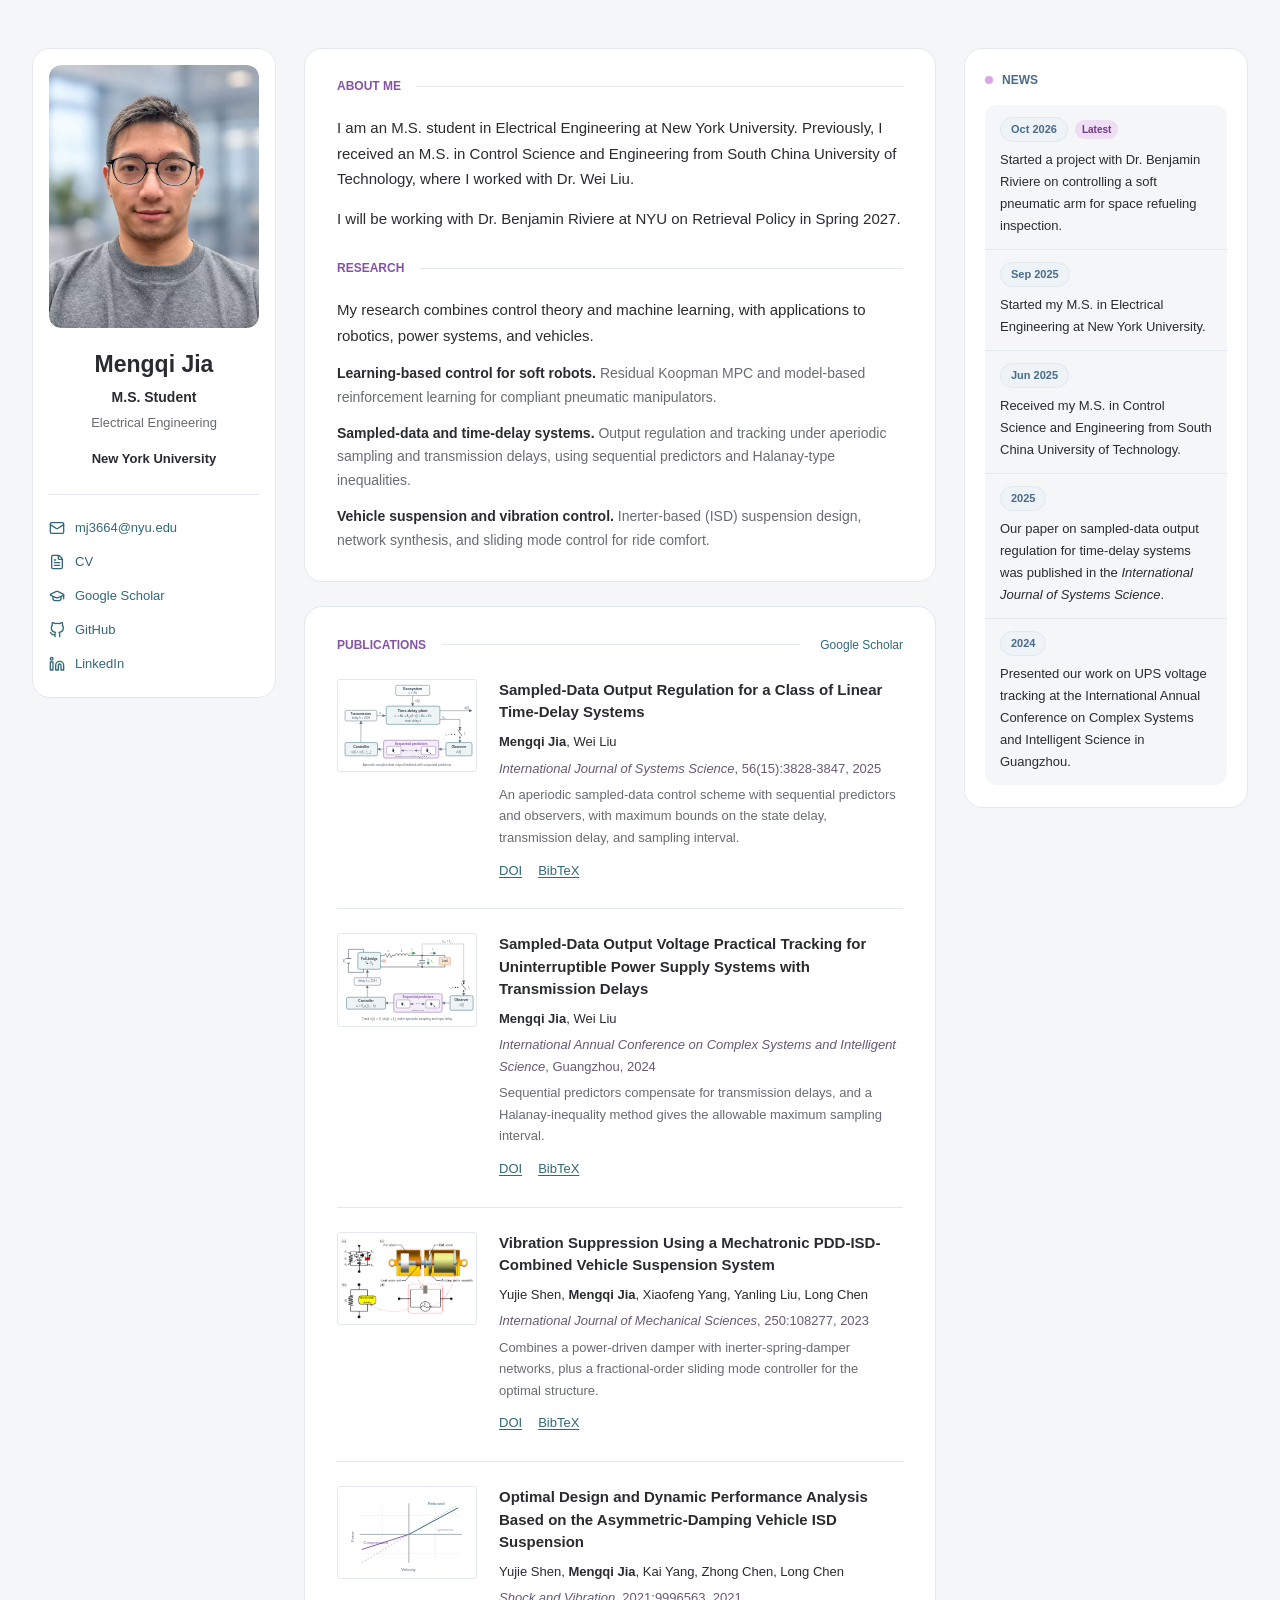
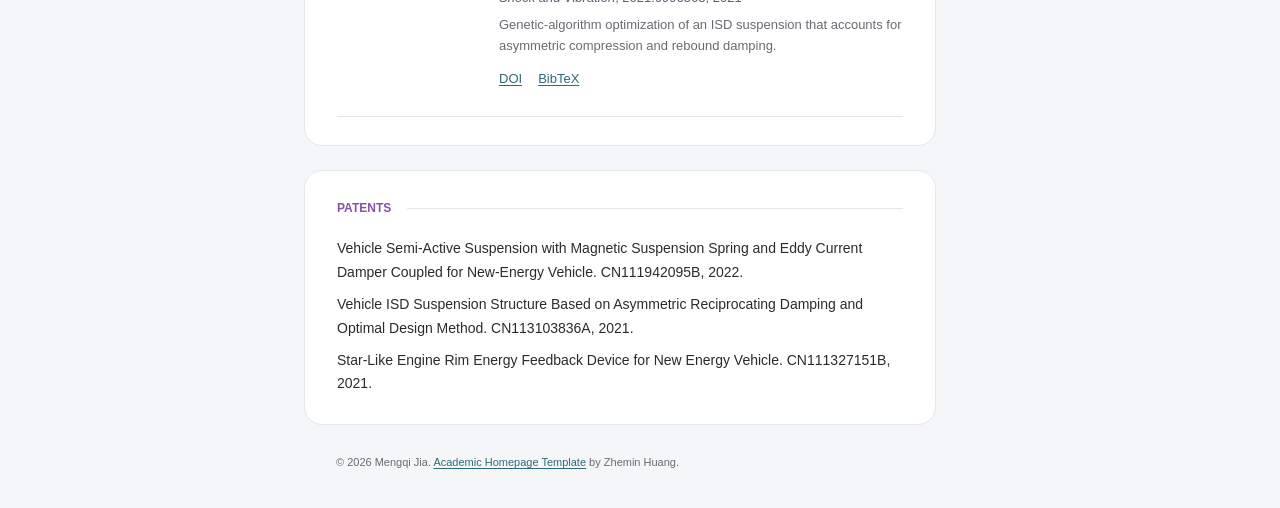
==== index.html @ 283b73d4 "Use Fig. 8 from the IJMS 2023 paper and complete its author list Co-Authored-By: Claude Opus 5.5 <no" ====
<!doctype html>
<html lang="en">
  <head>
    <meta charset="utf-8">
    <meta name="viewport" content="width=device-width, initial-scale=1">
    <title>Mengqi Jia | Control and Robotics</title>
    <meta name="description" content="Mengqi Jia, M.S. student in Electrical Engineering at New York University, working on sampled-data control, time-delay systems, and learning-based control for robotics.">
    <link rel="icon" href="assets/images/avatar.svg" type="image/svg+xml">
    <link rel="stylesheet" href="styles.css?v=1">
    <meta property="og:type" content="profile">
    <meta property="og:title" content="Mengqi Jia">
    <meta property="og:description" content="Control theory, time-delay systems, and learning-based control for robotics at New York University.">
  </head>
  <body class="home-page">
    <a class="skip-link" href="#about">Skip to content</a>
    <main class="home-layout">
      <header class="profile" aria-labelledby="page-title">
        <div class="profile-inner">
          <figure class="portrait">
            <img src="assets/images/portrait.jpg" alt="Portrait of Mengqi Jia" width="640" height="800" fetchpriority="high">
          </figure>
          <div class="profile-identity">
            <h1 id="page-title">Mengqi Jia</h1>
            <p class="profile-role">M.S. Student</p>
            <p class="profile-department">Electrical Engineering</p>
            <p class="profile-university">New York University</p>
          </div>
          <nav class="profile-links" aria-label="Academic profiles">
            <a href="mailto:mj3664@nyu.edu">
              <svg class="profile-icon" width="16" height="16" viewBox="0 0 24 24" aria-hidden="true"><use href="assets/icons/profiles.svg#mail"></use></svg>
              <span>mj3664@nyu.edu</span>
            </a>
            <a href="cv/index.html">
              <svg class="profile-icon" width="16" height="16" viewBox="0 0 24 24" aria-hidden="true"><use href="assets/icons/profiles.svg#file-text"></use></svg>
              <span>CV</span>
            </a>
            <a href="https://scholar.google.com/citations?user=0IQZy6cAAAAJ&amp;hl=en">
              <svg class="profile-icon" width="16" height="16" viewBox="0 0 24 24" aria-hidden="true"><use href="assets/icons/profiles.svg#graduation-cap"></use></svg>
              <span>Google Scholar</span>
            </a>
            <a href="https://github.com/mj3664-web">
              <svg class="profile-icon" width="16" height="16" viewBox="0 0 24 24" aria-hidden="true"><use href="assets/icons/profiles.svg#github"></use></svg>
              <span>GitHub</span>
            </a>
            <a href="https://www.linkedin.com/in/mengqi-jia-b15225383/">
              <svg class="profile-icon" width="16" height="16" viewBox="0 0 24 24" aria-hidden="true"><use href="assets/icons/profiles.svg#linkedin"></use></svg>
              <span>LinkedIn</span>
            </a>
          </nav>
        </div>
      </header>

      <div class="overview">
        <section class="section" id="about" aria-labelledby="about-title" tabindex="-1">
          <h2 id="about-title">About Me</h2>
          <p>I am an M.S. student in Electrical Engineering at New York University. Previously, I received an M.S. in Control Science and Engineering from South China University of Technology, where I worked with Dr. Wei Liu.</p>
          <p>I will be working with Dr. Benjamin Riviere at NYU on Retrieval Policy in Spring 2027.</p>
        </section>
        <section class="section" id="research" aria-labelledby="research-title">
          <h2 id="research-title">Research</h2>
          <p class="section-lead">My research combines control theory and machine learning, with applications to robotics, power systems, and vehicles.</p>
          <ul class="research-list">
            <li><strong>Learning-based control for soft robots.</strong> Residual Koopman MPC and model-based reinforcement learning for compliant pneumatic manipulators.</li>
            <li><strong>Sampled-data and time-delay systems.</strong> Output regulation and tracking under aperiodic sampling and transmission delays, using sequential predictors and Halanay-type inequalities.</li>
            <li><strong>Vehicle suspension and vibration control.</strong> Inerter-based (ISD) suspension design, network synthesis, and sliding mode control for ride comfort.</li>
          </ul>
        </section>
      </div>

      <section class="section" id="news" aria-labelledby="news-title">
        <h2 id="news-title">News</h2>
        <ol class="news-list">
          <li>
            <div class="news-meta"><time datetime="2026-10">Oct 2026</time><span class="news-badge">Latest</span></div>
            <span class="news-copy">Started a project with Dr. Benjamin Riviere on controlling a soft pneumatic arm for space refueling inspection.</span>
          </li>
          <li>
            <div class="news-meta"><time datetime="2025-09">Sep 2025</time></div>
            <span class="news-copy">Started my M.S. in Electrical Engineering at New York University.</span>
          </li>
          <li>
            <div class="news-meta"><time datetime="2025-06">Jun 2025</time></div>
            <span class="news-copy">Received my M.S. in Control Science and Engineering from South China University of Technology.</span>
          </li>
          <li>
            <div class="news-meta"><time datetime="2025">2025</time></div>
            <span class="news-copy">Our paper on sampled-data output regulation for time-delay systems was published in the <em>International Journal of Systems Science</em>.</span>
          </li>
          <li>
            <div class="news-meta"><time datetime="2024">2024</time></div>
            <span class="news-copy">Presented our work on UPS voltage tracking at the International Annual Conference on Complex Systems and Intelligent Science in Guangzhou.</span>
          </li>
        </ol>
      </section>

      <section class="section publications" id="publications" aria-labelledby="publications-title">
        <div class="section-heading">
          <h2 id="publications-title">Publications</h2>
          <a class="scholar-link" href="https://scholar.google.com/citations?user=0IQZy6cAAAAJ&amp;hl=en">Google Scholar</a>
        </div>
        <article class="publication">
          <a class="publication-figure" href="assets/images/sampled-data-regulation.svg" title="View full-resolution diagram">
            <img class="publication-image publication-image--figure" src="assets/images/sampled-data-regulation.svg" alt="Block diagram of the sampled-data output regulation scheme with a time-delay plant, exosystem, aperiodic sampler, observer, and sequential predictors" width="720" height="480">
          </a>
          <div class="publication-copy">
            <h3>Sampled-Data Output Regulation for a Class of Linear Time-Delay Systems</h3>
            <p class="authors"><strong>Mengqi Jia</strong>, Wei Liu</p>
            <p class="venue"><em>International Journal of Systems Science</em>, 56(15):3828-3847, <time datetime="2025">2025</time></p>
            <p class="publication-summary">An aperiodic sampled-data control scheme with sequential predictors and observers, with maximum bounds on the state delay, transmission delay, and sampling interval.</p>
            <p class="publication-links"><a href="https://doi.org/10.1080/00207721.2025.2474133">DOI</a> <a href="assets/bib/jia2025sampled.bib" download>BibTeX</a></p>
          </div>
        </article>
        <article class="publication">
          <a class="publication-figure" href="assets/images/ups-voltage-tracking.svg" title="View full-resolution diagram">
            <img class="publication-image publication-image--figure" src="assets/images/ups-voltage-tracking.svg" alt="Single-phase UPS inverter with LC filter under predictor-based aperiodic sampled-data output feedback with transmission delay" width="720" height="480" loading="lazy">
          </a>
          <div class="publication-copy">
            <h3>Sampled-Data Output Voltage Practical Tracking for Uninterruptible Power Supply Systems with Transmission Delays</h3>
            <p class="authors"><strong>Mengqi Jia</strong>, Wei Liu</p>
            <p class="venue"><em>International Annual Conference on Complex Systems and Intelligent Science</em>, Guangzhou, <time datetime="2024">2024</time></p>
            <p class="publication-summary">Sequential predictors compensate for transmission delays, and a Halanay-inequality method gives the allowable maximum sampling interval.</p>
            <p class="publication-links"><a href="https://doi.org/10.1109/CSIS-IAC63491.2024.10919368">DOI</a> <a href="assets/bib/jia2024ups.bib" download>BibTeX</a></p>
          </div>
        </article>
        <article class="publication">
          <a class="publication-figure" href="assets/images/pdd-isd-fig8.png" title="View full-resolution figure">
            <img class="publication-image publication-image--figure" src="assets/images/pdd-isd-fig8.png" alt="Fig. 8 of the paper: reference PDD-ISD suspension model, controlled model with a mechatronic device, ball-screw electric inerter, and its equivalent sketch" width="1523" height="911" loading="lazy">
          </a>
          <div class="publication-copy">
            <h3>Vibration Suppression Using a Mechatronic PDD-ISD-Combined Vehicle Suspension System</h3>
            <p class="authors">Yujie Shen, <strong>Mengqi Jia</strong>, Xiaofeng Yang, Yanling Liu, Long Chen</p>
            <p class="venue"><em>International Journal of Mechanical Sciences</em>, 250:108277, <time datetime="2023">2023</time></p>
            <p class="publication-summary">Combines a power-driven damper with inerter-spring-damper networks, plus a fractional-order sliding mode controller for the optimal structure.</p>
            <p class="publication-links"><a href="https://doi.org/10.1016/j.ijmecsci.2023.108277">DOI</a> <a href="assets/bib/shen2023vibration.bib" download>BibTeX</a></p>
          </div>
        </article>
        <article class="publication">
          <a class="publication-figure" href="assets/images/asymmetric-damping.svg" title="View full-resolution diagram">
            <img class="publication-image publication-image--figure" src="assets/images/asymmetric-damping.svg" alt="Illustrative asymmetric damping force-velocity curve, not experimental data" width="720" height="480" loading="lazy">
          </a>
          <div class="publication-copy">
            <h3>Optimal Design and Dynamic Performance Analysis Based on the Asymmetric-Damping Vehicle ISD Suspension</h3>
            <p class="authors">Yujie Shen, <strong>Mengqi Jia</strong>, Kai Yang, Zhong Chen, Long Chen</p>
            <p class="venue"><em>Shock and Vibration</em>, 2021:9996563, <time datetime="2021">2021</time></p>
            <p class="publication-summary">Genetic-algorithm optimization of an ISD suspension that accounts for asymmetric compression and rebound damping.</p>
            <p class="publication-links"><a href="https://doi.org/10.1155/2021/9996563">DOI</a> <a href="assets/bib/shen2021asymmetric.bib" download>BibTeX</a></p>
          </div>
        </article>
      </section>

      <section class="section" id="patents" aria-labelledby="patents-title">
        <h2 id="patents-title">Patents</h2>
        <ul class="service-list">
          <li>Vehicle Semi-Active Suspension with Magnetic Suspension Spring and Eddy Current Damper Coupled for New-Energy Vehicle. CN111942095B, 2022.</li>
          <li>Vehicle ISD Suspension Structure Based on Asymmetric Reciprocating Damping and Optimal Design Method. CN113103836A, 2021.</li>
          <li>Star-Like Engine Rim Energy Feedback Device for New Energy Vehicle. CN111327151B, 2021.</li>
        </ul>
      </section>
    </main>
    <footer class="site-footer"><p>&copy; 2026 Mengqi Jia. <a href="https://github.com/ZheminHuang/academic-homepage-template">Academic Homepage Template</a> by Zhemin Huang.</p></footer>
    <script src="assets/js/click-effects.js" defer></script>
  </body>
</html>
---- styles.css ----
:root {
  color-scheme: light;
  --background: #f5f6f7;
  --surface: #ffffff;
  --text: #292b30;
  --muted: #686b73;
  --line: #e7e8eb;
  --link: #326879;
  --link-hover: #682d91;
  --accent: #8553a4;
  --frame-radius: 18px;
  --portrait-scale: 1;
}

* {
  box-sizing: border-box;
}

html {
  scroll-behavior: smooth;
}

body {
  margin: 0;
  color: var(--text);
  background: var(--background);
  font-family: Inter, ui-sans-serif, -apple-system, BlinkMacSystemFont, "Segoe UI", sans-serif;
  font-size: 16px;
  line-height: 1.65;
}

img {
  display: block;
  max-width: 100%;
}

a {
  color: var(--link);
  text-decoration-thickness: 1px;
  text-underline-offset: 0.18em;
}

a:hover,
a:focus-visible {
  color: var(--link-hover);
}

:focus-visible {
  outline: 2px solid var(--accent);
  outline-offset: 4px;
}

h1,
h2,
h3,
p {
  margin-top: 0;
}

h1,
h2,
h3 {
  line-height: 1.3;
  letter-spacing: 0;
}

h1 {
  margin-bottom: 0.25rem;
  font-size: 2.45rem;
  font-weight: 680;
}

h2 {
  margin-bottom: 0.9rem;
  font-size: 1.45rem;
  font-weight: 680;
}

h3 {
  margin-bottom: 0.45rem;
  font-size: 1rem;
  font-weight: 650;
}

.page-shell,
.site-footer {
  width: min(900px, calc(100% - 40px));
  margin-inline: auto;
}

.page-shell {
  padding-block: 56px 24px;
}

.eyebrow {
  margin-bottom: 0.4rem;
  color: var(--muted);
  font-size: 0.84rem;
  font-weight: 700;
  text-transform: uppercase;
}

.home-page {
  --line: #e2e8ee;
  font-size: 15px;
  line-height: 1.7;
}

.skip-link {
  position: fixed;
  top: 12px;
  left: 16px;
  z-index: 10;
  padding: 8px 16px;
  background: var(--surface);
  transform: translateY(-200%);
}

.skip-link:focus {
  transform: translateY(0);
}

.home-layout {
  display: grid;
  grid-template-columns: 244px minmax(0, 1fr) 284px;
  grid-template-areas:
    "profile overview news"
    "profile publications news"
    "profile reviewer news";
  column-gap: 28px;
  row-gap: 24px;
  width: min(1280px, calc(100% - 64px));
  margin: 48px auto 0;
}

.home-layout > * {
  min-width: 0;
}

.profile {
  grid-area: profile;
}

.profile-inner {
  position: sticky;
  top: 32px;
  padding: 16px;
}

.profile-inner,
.overview,
#publications,
#patents,
#news {
  border: 1px solid var(--line);
  border-radius: var(--frame-radius);
  background: var(--surface);
}

.profile-identity {
  text-align: center;
}

.portrait {
  margin: 0 0 22px;
  aspect-ratio: 4 / 5;
  overflow: hidden;
  border-radius: 12px;
}

.portrait img {
  width: 100%;
  height: 100%;
  object-fit: cover;
  object-position: center;
  border-radius: inherit;
  /* Adjust the zoom without shifting the centered crop. */
  transform: scale(var(--portrait-scale));
  transform-origin: center;
}

.profile h1 {
  margin-bottom: 7px;
  font-size: 23px;
  font-weight: 650;
}

.profile-role {
  margin-bottom: 3px;
  font-size: 14px;
  font-weight: 550;
}

.profile-department {
  margin-bottom: 14px;
  color: var(--muted);
  font-size: 13px;
  line-height: 1.6;
}

.profile-university {
  display: flex;
  align-items: center;
  justify-content: center;
  gap: 8px;
  margin-bottom: 0;
  font-size: 13px;
  font-weight: 550;
}

.profile-university img {
  flex: 0 0 24px;
  border-radius: 2px;
}

.profile-links {
  display: flex;
  flex-direction: column;
  align-items: start;
  margin-top: 24px;
  padding-top: 16px;
  border-top: 1px solid var(--line);
  font-size: 13px;
}

.profile-links a {
  display: inline-flex;
  align-items: center;
  gap: 10px;
  min-height: 34px;
  text-decoration: none;
}

.profile-icon {
  width: 16px;
  height: 16px;
  flex: 0 0 16px;
  fill: none;
  stroke: currentColor;
  stroke-width: 2;
  stroke-linecap: round;
  stroke-linejoin: round;
}

.profile-links a:hover {
  text-decoration: underline;
}

.overview {
  grid-area: overview;
}

#about {
  padding-bottom: 0;
}

#news {
  grid-area: news;
  align-self: start;
  padding: 22px 20px;
}

#publications {
  grid-area: publications;
}

#patents {
  grid-area: reviewer;
}

.section {
  padding: 28px 32px;
  scroll-margin-top: 24px;
}

.section h2 {
  display: flex;
  align-items: center;
  gap: 16px;
  margin-bottom: 20px;
  color: var(--accent);
  font-size: 12px;
  font-weight: 650;
  line-height: 1.5;
  text-transform: uppercase;
}

.section h2::after {
  content: "";
  flex: 1;
  height: 1px;
  background: var(--line);
}

.section > p {
  margin-bottom: 14px;
}

.section > p:last-child {
  margin-bottom: 0;
}

.section-lead {
  margin-bottom: 16px;
}

.research-list,
.service-list {
  margin: 0;
  padding: 0;
  list-style: none;
}

.research-list {
  color: var(--muted);
  font-size: 14px;
}

.research-list strong {
  color: var(--text);
  font-weight: 600;
}

.research-list li + li {
  margin-top: 12px;
}

.service-list {
  font-size: 14px;
}

.service-list li + li {
  margin-top: 8px;
}

.news-list {
  margin: 0;
  padding: 0;
  list-style: none;
  font-size: 13px;
  line-height: 1.7;
}

.news-list li {
  padding: 12px 15px;
  background: #f4f6f8;
}

.news-list li:first-child {
  border-top-left-radius: 12px;
  border-top-right-radius: 12px;
}

.news-list li:last-child {
  border-bottom-left-radius: 12px;
  border-bottom-right-radius: 12px;
}

.news-list li + li {
  border-top: 1px solid var(--line);
}

#news h2 {
  gap: 9px;
  margin-bottom: 16px;
  color: #4a6b8a;
  font-weight: 700;
}

#news h2::before {
  content: "";
  width: 8px;
  height: 8px;
  flex: 0 0 8px;
  border-radius: 50%;
  background: #d9a6e6;
}

#news h2::after {
  display: none;
}

.news-meta {
  display: flex;
  flex-wrap: wrap;
  align-items: center;
  gap: 7px;
  margin-bottom: 7px;
}

.news-list time {
  display: inline-block;
  padding: 2px 10px;
  border: 1px solid var(--line);
  border-radius: 999px;
  color: #4a6b8a;
  background: #eef3f8;
  font-size: 11px;
  font-weight: 700;
  font-variant-numeric: tabular-nums;
}

.news-badge {
  padding: 1px 7px;
  border-radius: 999px;
  color: #72398a;
  background: #efddf4;
  font-size: 10px;
  font-weight: 700;
}

.news-copy {
  display: block;
}

.news-list a {
  text-decoration: none;
}

.news-list a:hover {
  text-decoration: underline;
}

.section-heading {
  display: flex;
  align-items: baseline;
  justify-content: space-between;
  gap: 20px;
}

.section-heading h2 {
  flex: 1;
  margin-bottom: 0;
}

.scholar-link {
  flex: 0 0 auto;
  font-size: 12px;
  text-decoration: none;
}

.scholar-link:hover {
  text-decoration: underline;
}

.publication {
  display: grid;
  grid-template-columns: 140px minmax(0, 1fr);
  gap: 22px;
  align-items: start;
  padding-block: 24px;
  border-bottom: 1px solid var(--line);
}

.publication-image {
  width: 140px;
  height: auto;
  aspect-ratio: 3 / 2;
  object-fit: cover;
  border: 1px solid var(--line);
  border-radius: 3px;
  background: #edf1f0;
}

.publication-figure {
  display: block;
  width: fit-content;
}

.publication-image--figure {
  object-fit: contain;
  background: var(--surface);
}

.publication-copy {
  min-width: 0;
}

.publication h3 {
  font-size: 15px;
  line-height: 1.5;
}

.publication h3 a {
  color: inherit;
  text-decoration: none;
}

.publication h3 a:hover,
.publication h3 a:focus-visible {
  color: var(--link);
  text-decoration: underline;
}

.publication-copy p {
  margin-bottom: 5px;
}

.authors,
.venue,
.publication-summary,
.publication-links {
  font-size: 13px;
  line-height: 1.65;
}

.authors strong {
  font-weight: 600;
}

.venue {
  color: #675975;
}

.publication-summary {
  color: var(--muted);
}

.publication-links {
  display: flex;
  flex-wrap: wrap;
  gap: 16px;
  padding-top: 3px;
}

.publication-links a {
  display: inline-flex;
  align-items: center;
  min-height: 28px;
}

.publication-copy .publication-links {
  margin-bottom: 0;
}

.site-footer {
  padding-block: 28px 36px;
  color: var(--muted);
  font-size: 11px;
}

.home-page .site-footer {
  width: min(1280px, calc(100% - 64px));
  padding-inline: 304px 312px;
}

.site-footer p {
  margin: 0;
}

.click-effect-symbol {
  position: fixed;
  z-index: 1000;
  pointer-events: none;
  user-select: none;
  color: var(--accent);
  font-family: ui-monospace, SFMono-Regular, Menlo, monospace;
  font-size: 0.82rem;
  font-weight: 700;
  line-height: 1;
  animation: click-rise 650ms ease-out forwards;
}

@keyframes click-rise {
  from {
    opacity: 0.9;
    transform: translate(-50%, -50%) scale(0.9);
  }

  to {
    opacity: 0;
    transform: translate(-50%, -42px) scale(1.12);
  }
}

@media (max-width: 1159px) {
  .home-layout {
    grid-template-columns: 224px minmax(0, 1fr);
    grid-template-areas:
      "profile overview"
      "profile news"
      "profile publications"
      "profile reviewer";
    column-gap: 24px;
    width: calc(100% - 48px);
    margin-top: 32px;
  }

  #news {
    padding: 28px 32px;
  }

  .home-page .site-footer {
    width: calc(100% - 48px);
    padding-inline: 280px 32px;
  }
}

@media (max-width: 799px) {
  .home-layout {
    grid-template-columns: minmax(0, 1fr);
    grid-template-areas: "profile" "overview" "news" "publications" "reviewer";
    width: min(640px, calc(100% - 32px));
    margin-top: 24px;
  }

  .profile-inner {
    position: static;
    display: grid;
    grid-template-columns: 112px minmax(0, 1fr);
    align-items: center;
    gap: 20px;
  }

  .portrait {
    margin: 0;
  }

  .profile-identity {
    text-align: left;
  }

  .profile-university {
    justify-content: start;
  }

  .profile-links {
    grid-column: 1 / -1;
    flex-direction: row;
    flex-wrap: wrap;
    gap: 0 20px;
    margin-top: 0;
    padding-top: 12px;
  }

  .profile-links a {
    min-height: 36px;
  }

  .section,
  #news {
    padding: 24px;
  }

  .section h2 {
    margin-bottom: 16px;
  }

  .section-heading h2 {
    margin-bottom: 0;
  }

  .publication {
    grid-template-columns: 112px minmax(0, 1fr);
    gap: 18px;
  }

  .publication-image {
    width: 112px;
  }

  .home-page .site-footer {
    width: min(640px, calc(100% - 32px));
    padding-inline: 24px;
  }
}

@media (max-width: 479px) {
  .home-layout {
    width: calc(100% - 24px);
    row-gap: 16px;
    margin-top: 12px;
  }

  .profile-inner {
    grid-template-columns: 80px minmax(0, 1fr);
    gap: 14px;
  }

  .profile-department {
    margin-bottom: 10px;
    font-size: 12px;
  }

  .profile-university {
    font-size: 12px;
  }

  .section,
  #news {
    padding: 22px 18px;
  }

  .publication {
    grid-template-columns: minmax(0, 1fr);
    gap: 14px;
  }

  .publication-image {
    width: 144px;
  }

  .home-page .site-footer {
    width: calc(100% - 24px);
    padding-inline: 18px;
  }
}

@media (max-height: 740px) and (min-width: 800px) {
  .profile-inner {
    position: static;
  }
}

@media print {
  body {
    background: white;
  }

  .home-layout {
    display: block;
    width: 100%;
    margin: 0;
  }

  .profile-inner {
    position: static;
  }

  .portrait {
    width: 120px;
  }

  .section,
  #news {
    padding: 24px 0 0;
  }

  .publication {
    break-inside: avoid;
  }

  .profile-inner,
  .overview,
  #publications,
  #patents,
  #news {
    border: 0;
    border-radius: 0;
  }

  .home-page .site-footer {
    width: 100%;
    padding-inline: 0;
  }

  .skip-link,
  .click-effect-symbol {
    display: none;
  }
}

@media (prefers-reduced-motion: reduce) {
  html {
    scroll-behavior: auto;
  }

  .click-effect-symbol {
    display: none;
  }
}
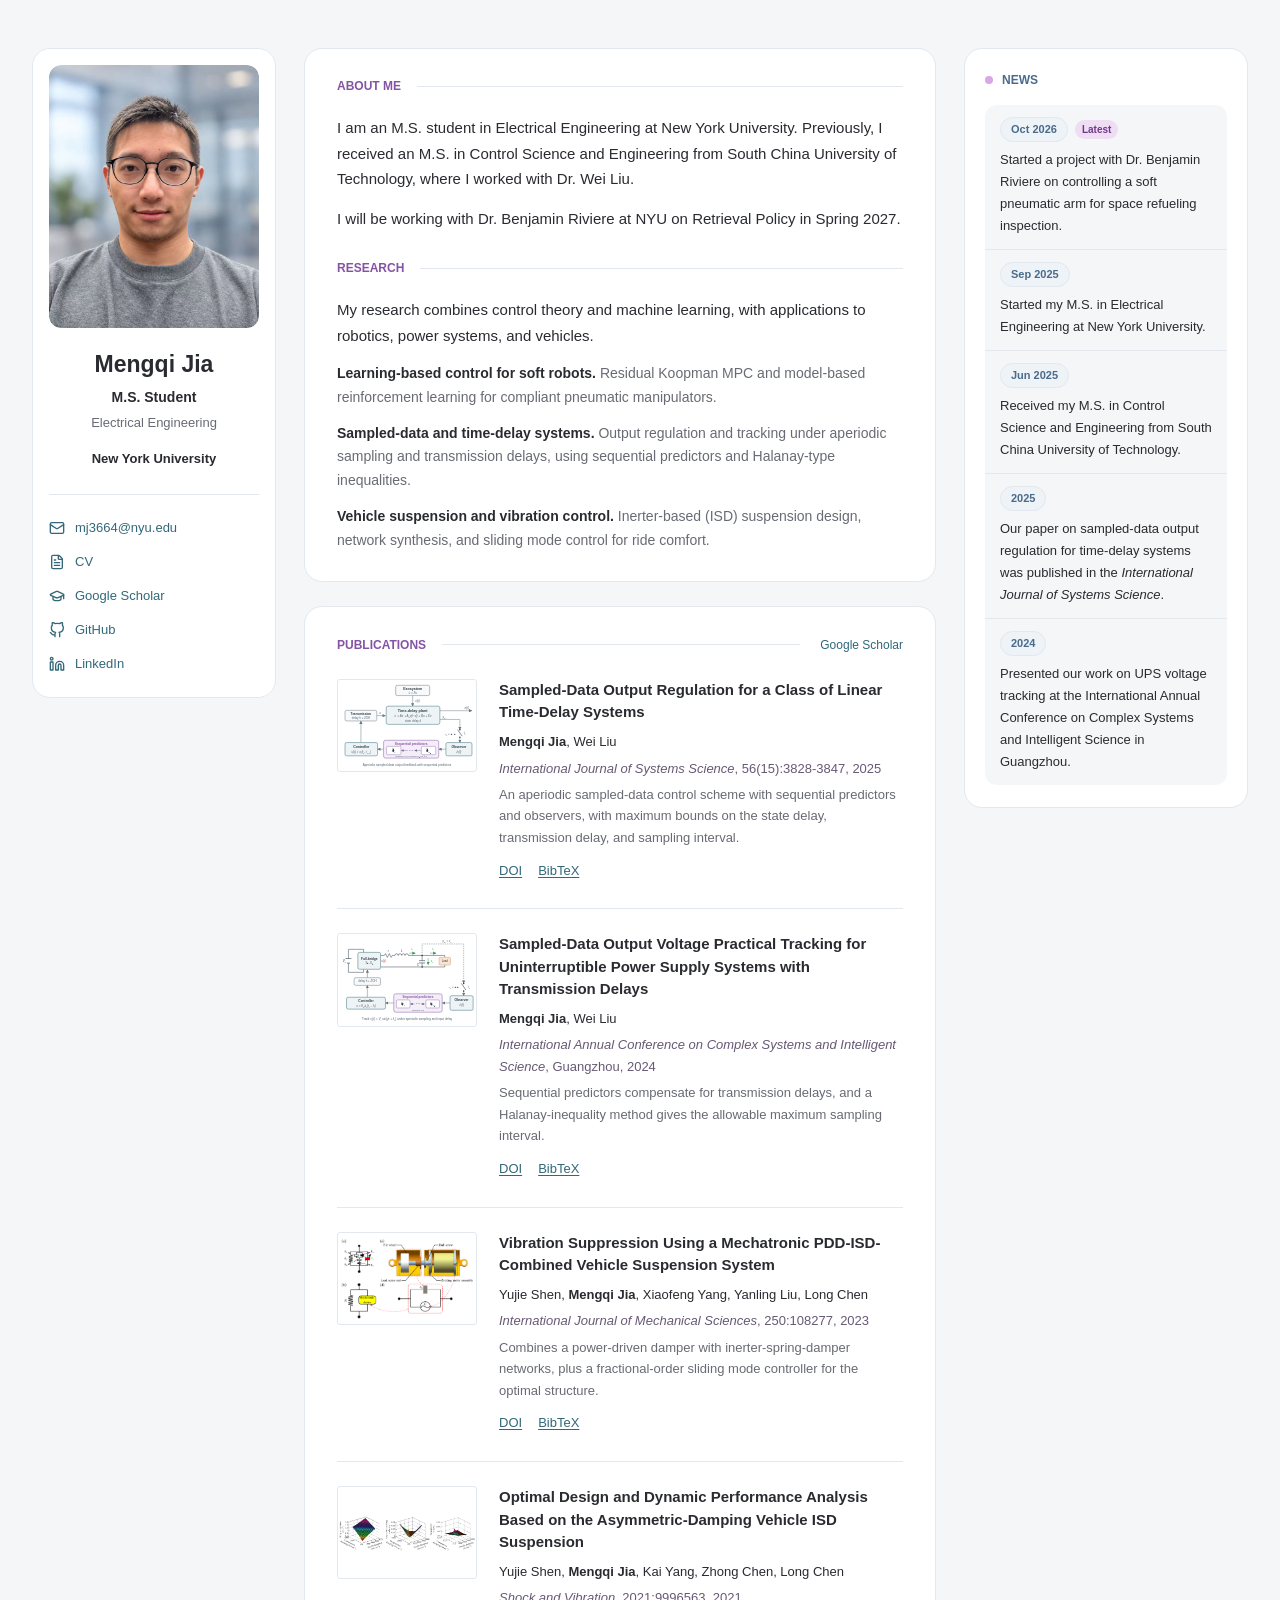
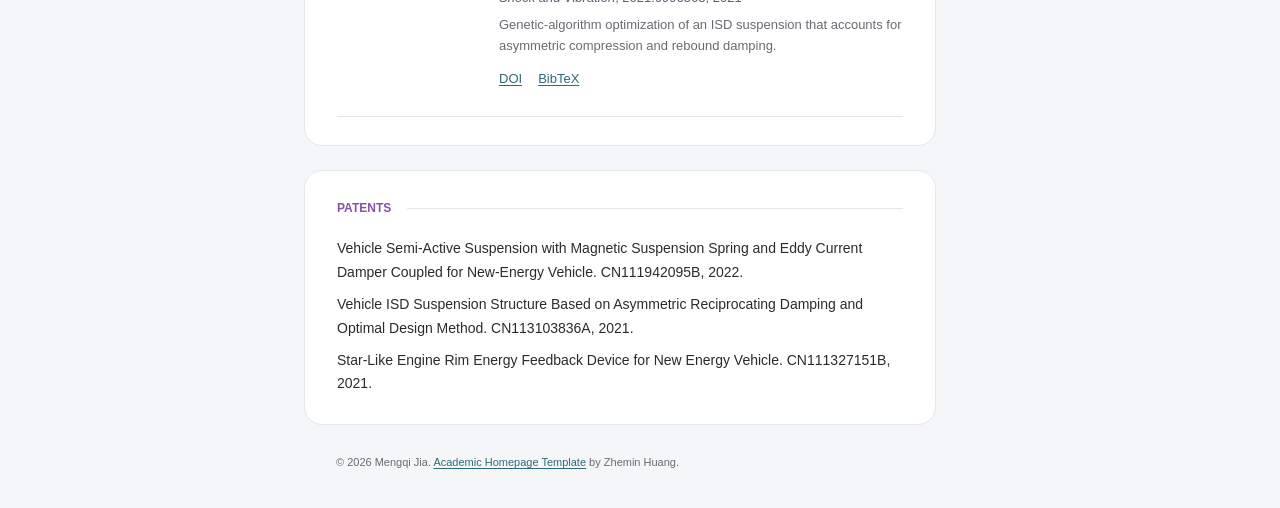
==== commit 02624833: "Use Fig. 9 from the Shock and Vibration 2021 paper Co-Authored-By: Claude Opus 5.5 <noreply@anthropi" ====
--- a/index.html
+++ b/index.html
@@ -135,8 +135,8 @@
           </div>
         </article>
         <article class="publication">
-          <a class="publication-figure" href="assets/images/asymmetric-damping.svg" title="View full-resolution diagram">
-            <img class="publication-image publication-image--figure" src="assets/images/asymmetric-damping.svg" alt="Illustrative asymmetric damping force-velocity curve, not experimental data" width="720" height="480" loading="lazy">
+          <a class="publication-figure" href="assets/images/asymmetric-damping-fig9.png" title="View full-resolution figure">
+            <img class="publication-image publication-image--figure" src="assets/images/asymmetric-damping-fig9.png" alt="Figure 9 of the paper: body acceleration, suspension working stroke, and dynamic tire load as functions of compression and tensile damping" width="2010" height="525" loading="lazy">
           </a>
           <div class="publication-copy">
             <h3>Optimal Design and Dynamic Performance Analysis Based on the Asymmetric-Damping Vehicle ISD Suspension</h3>
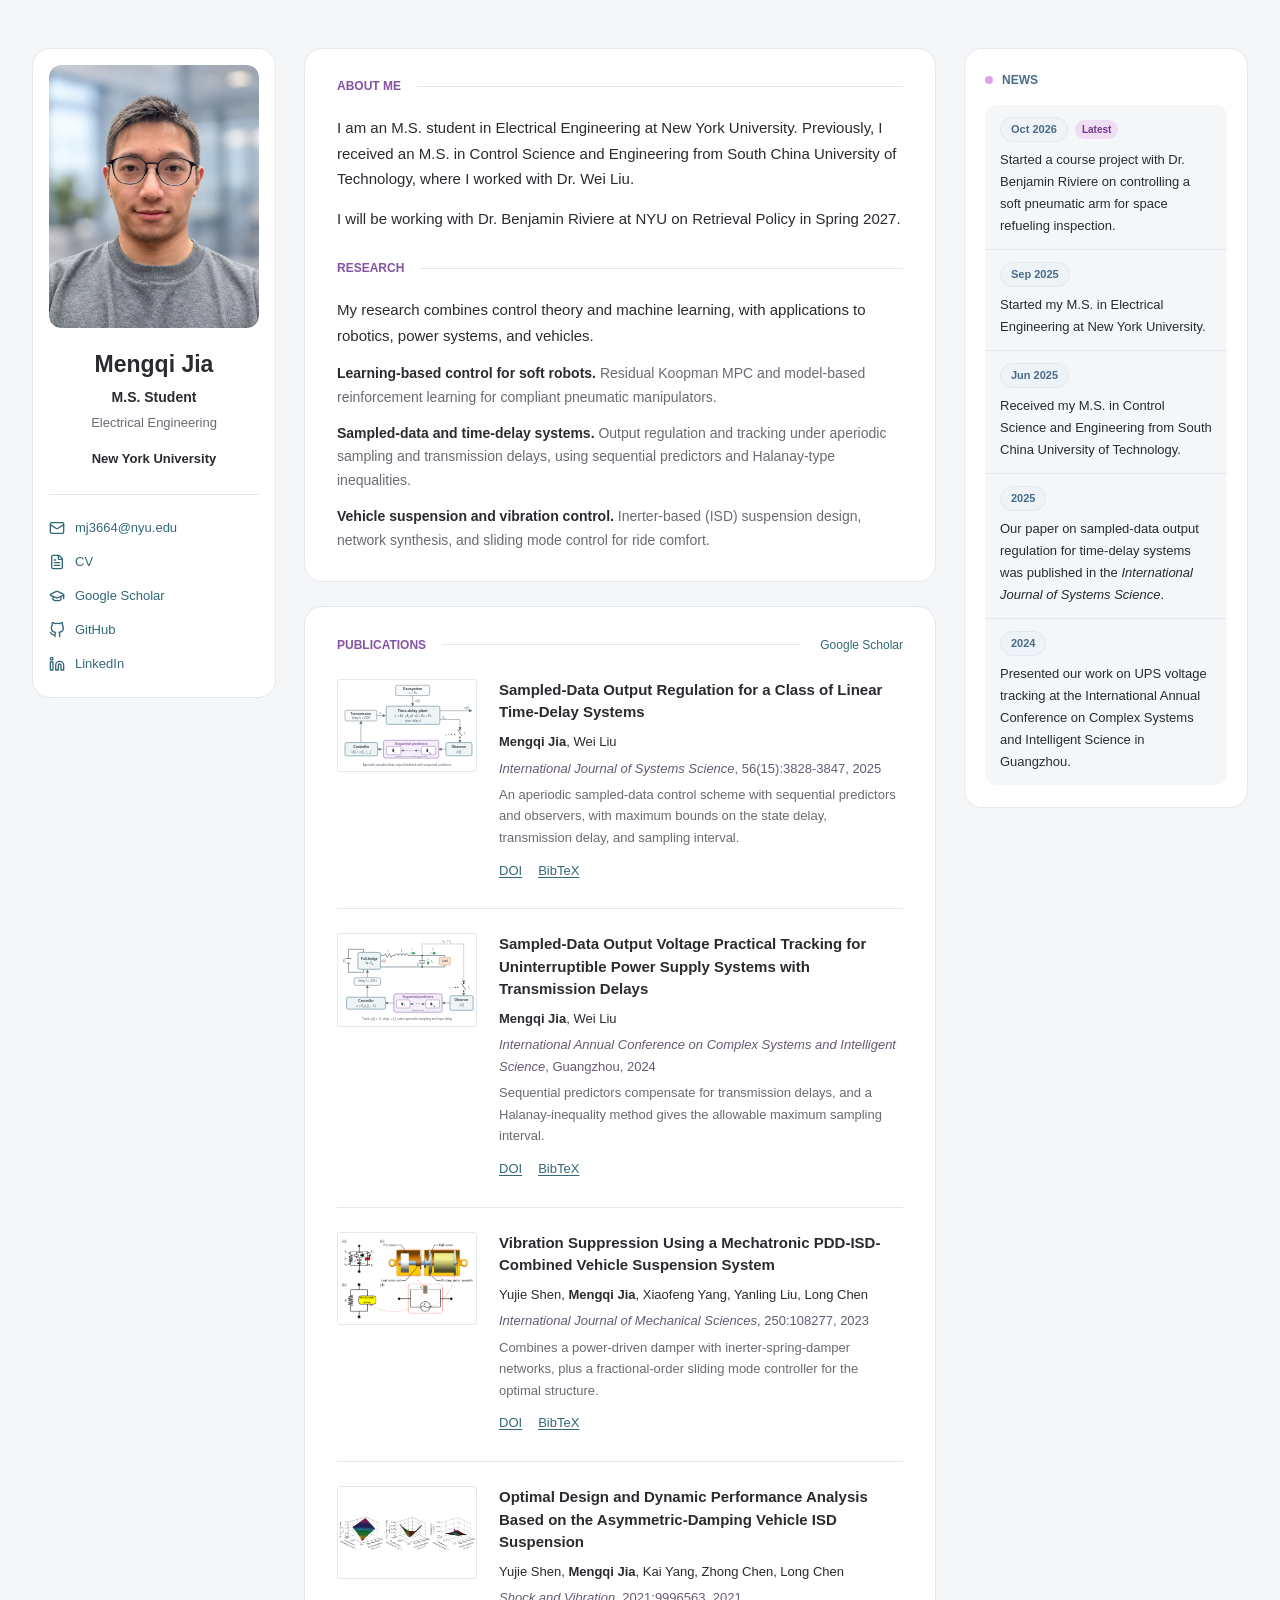
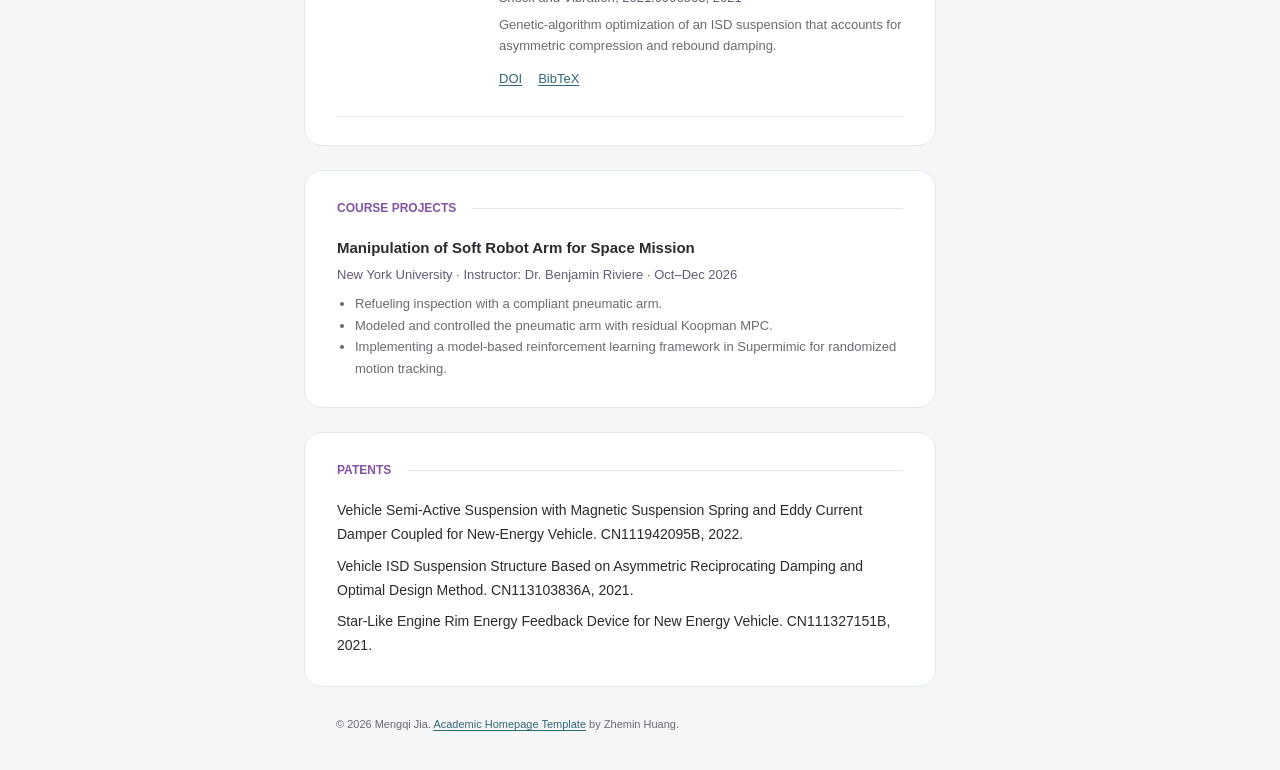
==== commit bead4376: "Add Course Projects section with the soft robot arm project Co-Authored-By: Claude Opus 5.5 <noreply" ====
--- a/index.html
+++ b/index.html
@@ -72,7 +72,7 @@
         <ol class="news-list">
           <li>
             <div class="news-meta"><time datetime="2026-10">Oct 2026</time><span class="news-badge">Latest</span></div>
-            <span class="news-copy">Started a project with Dr. Benjamin Riviere on controlling a soft pneumatic arm for space refueling inspection.</span>
+            <span class="news-copy">Started a course project with Dr. Benjamin Riviere on controlling a soft pneumatic arm for space refueling inspection.</span>
           </li>
           <li>
             <div class="news-meta"><time datetime="2025-09">Sep 2025</time></div>
@@ -148,6 +148,19 @@
         </article>
       </section>
 
+      <section class="section" id="projects" aria-labelledby="projects-title">
+        <h2 id="projects-title">Course Projects</h2>
+        <article class="project">
+          <h3>Manipulation of Soft Robot Arm for Space Mission</h3>
+          <p class="project-meta">New York University &middot; Instructor: Dr. Benjamin Riviere &middot; <time datetime="2026-10">Oct</time>&ndash;<time datetime="2026-12">Dec 2026</time></p>
+          <ul class="project-list">
+            <li>Refueling inspection with a compliant pneumatic arm.</li>
+            <li>Modeled and controlled the pneumatic arm with residual Koopman MPC.</li>
+            <li>Implementing a model-based reinforcement learning framework in Supermimic for randomized motion tracking.</li>
+          </ul>
+        </article>
+      </section>
+
       <section class="section" id="patents" aria-labelledby="patents-title">
         <h2 id="patents-title">Patents</h2>
         <ul class="service-list">
--- a/styles.css
+++ b/styles.css
@@ -126,6 +126,7 @@
   grid-template-areas:
     "profile overview news"
     "profile publications news"
+    "profile projects news"
     "profile reviewer news";
   column-gap: 28px;
   row-gap: 24px;
@@ -150,6 +151,7 @@
 .profile-inner,
 .overview,
 #publications,
+#projects,
 #patents,
 #news {
   border: 1px solid var(--line);
@@ -264,8 +266,39 @@
   grid-area: publications;
 }
 
+#projects {
+  grid-area: projects;
+}
+
 #patents {
   grid-area: reviewer;
+}
+
+.project + .project {
+  margin-top: 18px;
+  padding-top: 18px;
+  border-top: 1px solid var(--line);
+}
+
+.project h3 {
+  margin-bottom: 4px;
+  font-size: 15px;
+  line-height: 1.5;
+}
+
+.project-meta {
+  margin-bottom: 8px;
+  color: #675975;
+  font-size: 13px;
+  line-height: 1.65;
+}
+
+.project-list {
+  margin: 0;
+  padding-left: 18px;
+  color: var(--muted);
+  font-size: 13px;
+  line-height: 1.65;
 }
 
 .section {
@@ -580,6 +613,7 @@
       "profile overview"
       "profile news"
       "profile publications"
+      "profile projects"
       "profile reviewer";
     column-gap: 24px;
     width: calc(100% - 48px);
@@ -599,7 +633,7 @@
 @media (max-width: 799px) {
   .home-layout {
     grid-template-columns: minmax(0, 1fr);
-    grid-template-areas: "profile" "overview" "news" "publications" "reviewer";
+    grid-template-areas: "profile" "overview" "news" "publications" "projects" "reviewer";
     width: min(640px, calc(100% - 32px));
     margin-top: 24px;
   }
@@ -743,6 +777,7 @@
   .profile-inner,
   .overview,
   #publications,
+  #projects,
   #patents,
   #news {
     border: 0;
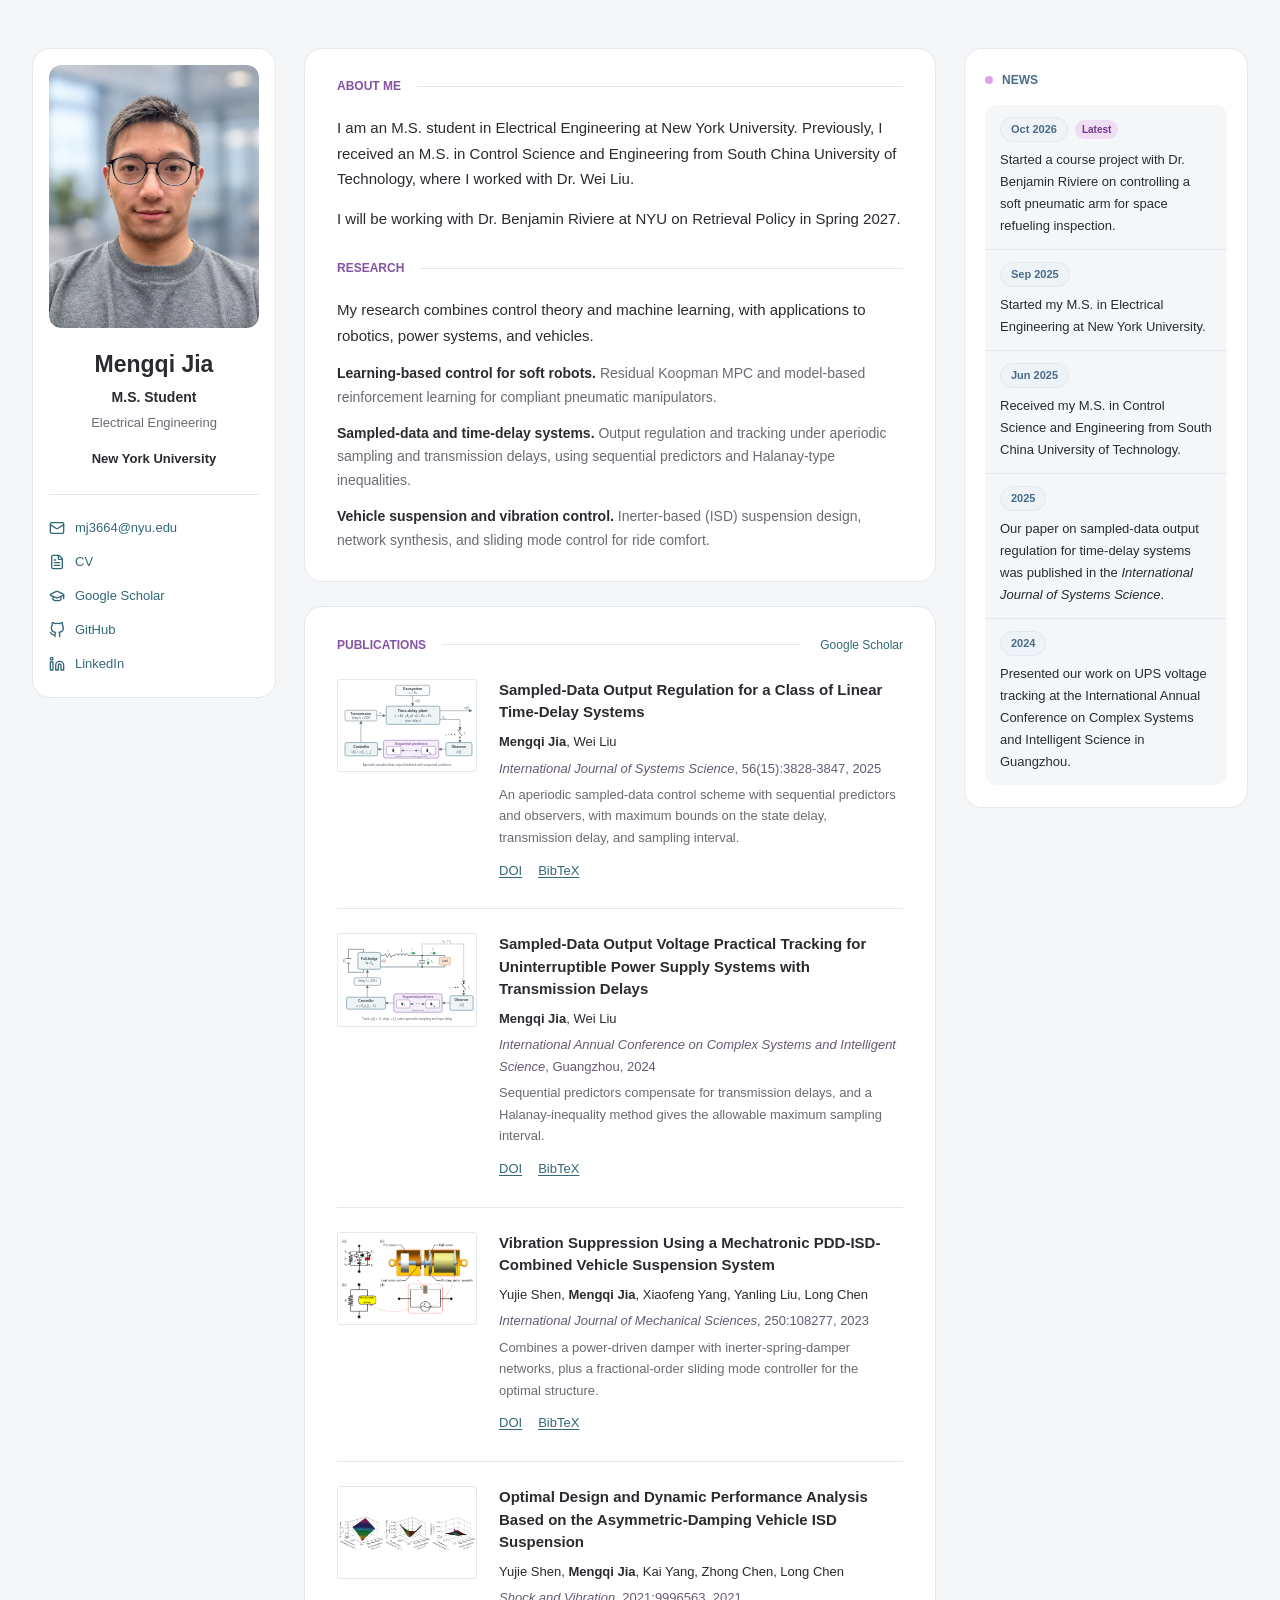
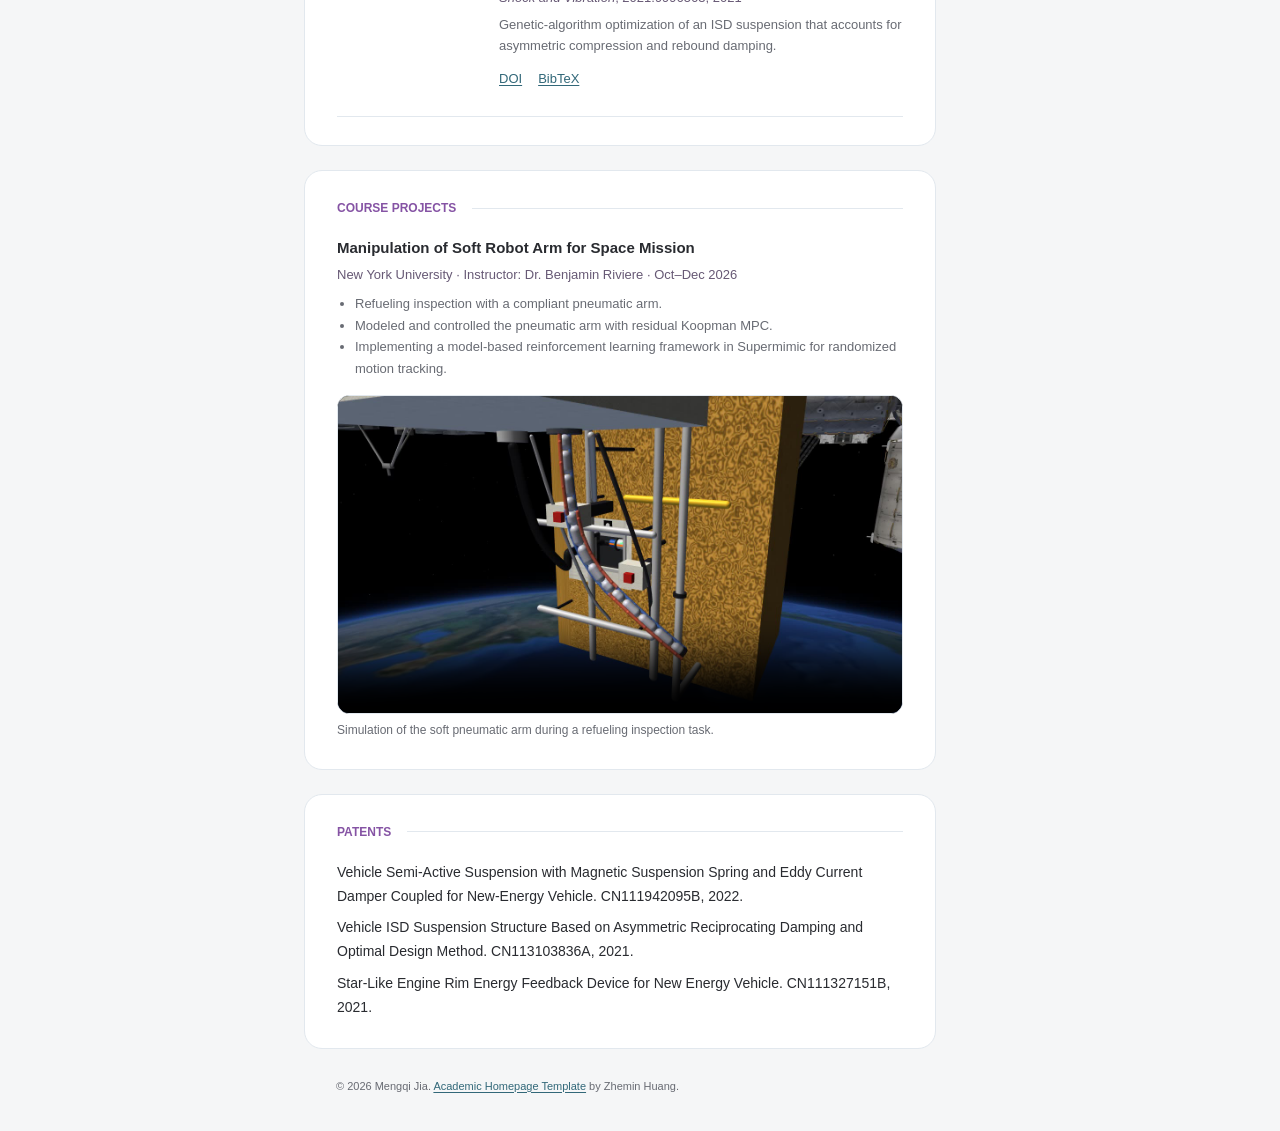
==== commit bf0710ff: "Add soft arm simulation video to Course Projects Co-Authored-By: Claude Opus 5.5 <noreply@anthropic." ====
--- a/index.html
+++ b/index.html
@@ -158,6 +158,13 @@
             <li>Modeled and controlled the pneumatic arm with residual Koopman MPC.</li>
             <li>Implementing a model-based reinforcement learning framework in Supermimic for randomized motion tracking.</li>
           </ul>
+          <figure class="project-media">
+            <video controls muted loop playsinline preload="metadata" poster="assets/images/soft-arm-poster.jpg" width="1280" height="720" aria-label="Simulation of the soft pneumatic arm performing a refueling inspection task">
+              <source src="assets/videos/soft-arm-overview.mp4" type="video/mp4">
+              <a href="assets/videos/soft-arm-overview.mp4">Download the simulation video</a>
+            </video>
+            <figcaption>Simulation of the soft pneumatic arm during a refueling inspection task.</figcaption>
+          </figure>
         </article>
       </section>
 
--- a/styles.css
+++ b/styles.css
@@ -293,6 +293,25 @@
   line-height: 1.65;
 }
 
+.project-media {
+  margin: 16px 0 0;
+}
+
+.project-media video {
+  display: block;
+  width: 100%;
+  height: auto;
+  border: 1px solid var(--line);
+  border-radius: 12px;
+  background: #000;
+}
+
+.project-media figcaption {
+  margin-top: 6px;
+  color: var(--muted);
+  font-size: 12px;
+}
+
 .project-list {
   margin: 0;
   padding-left: 18px;
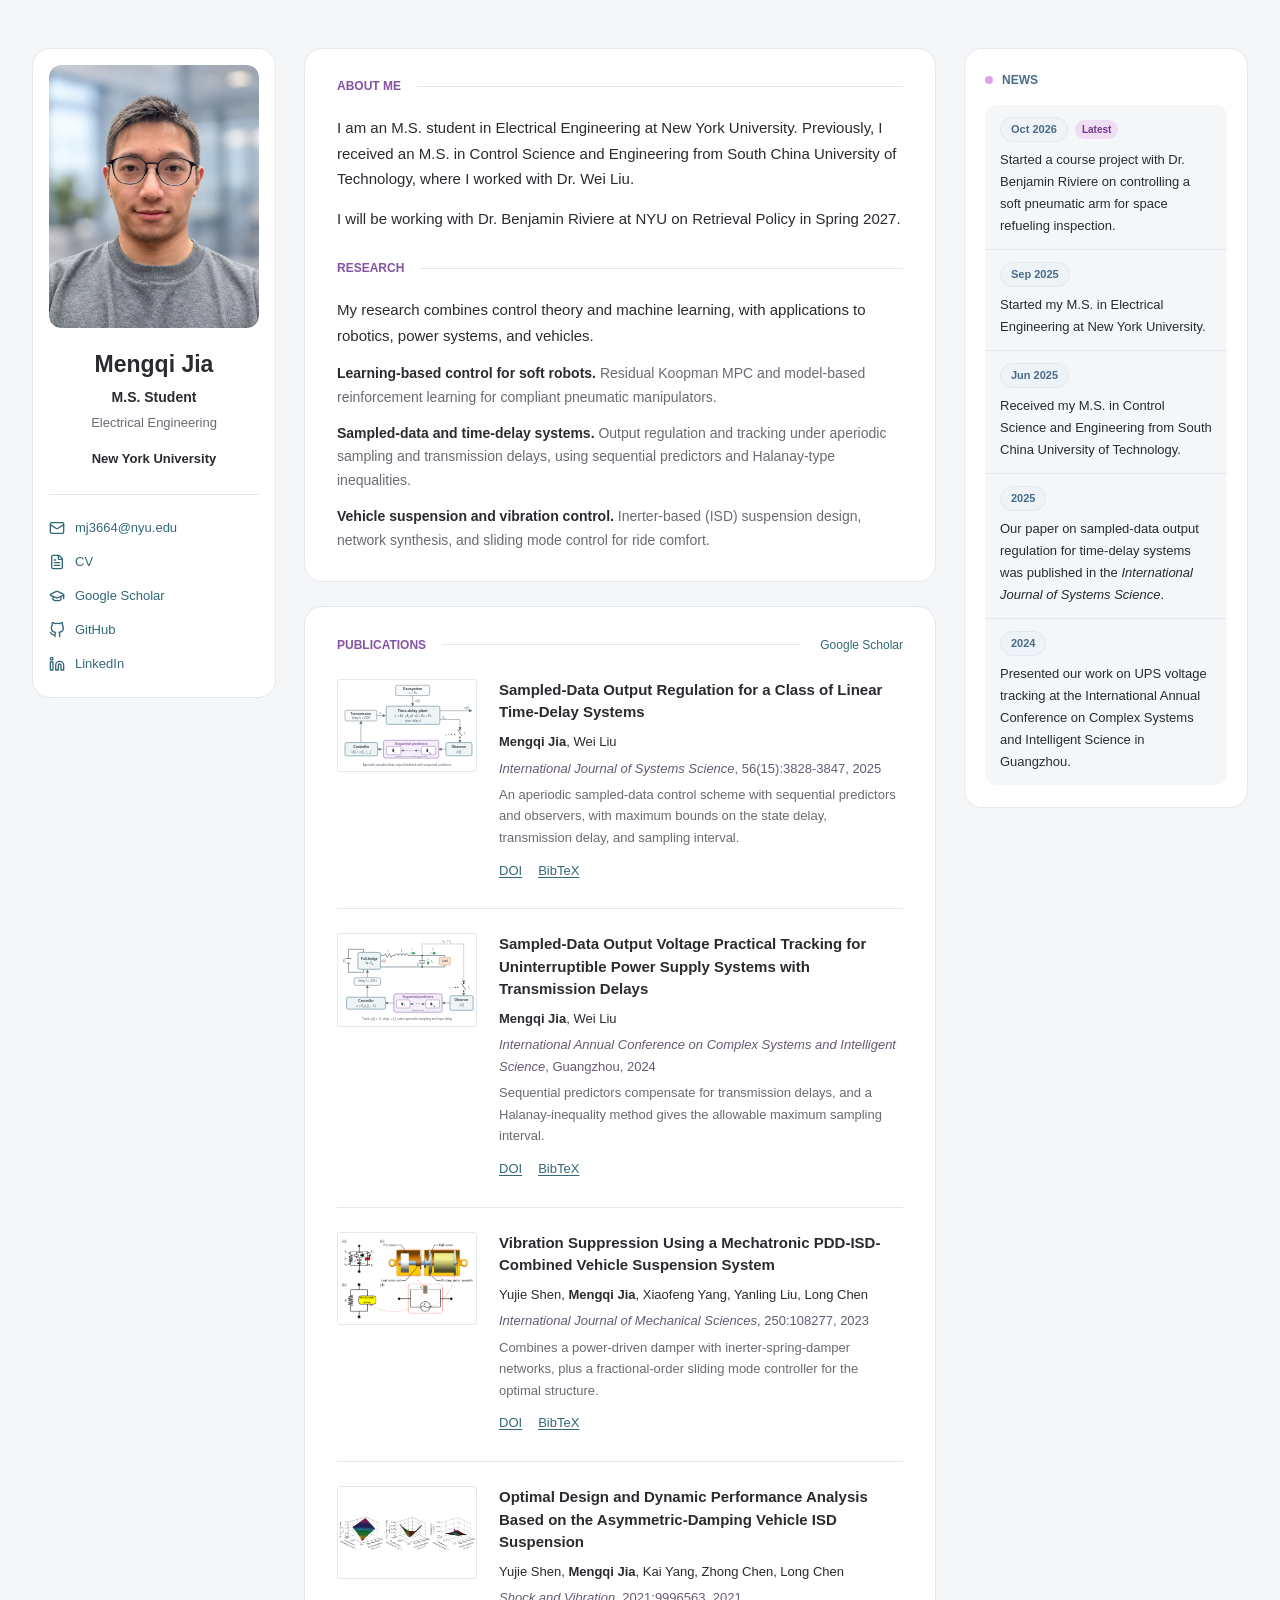
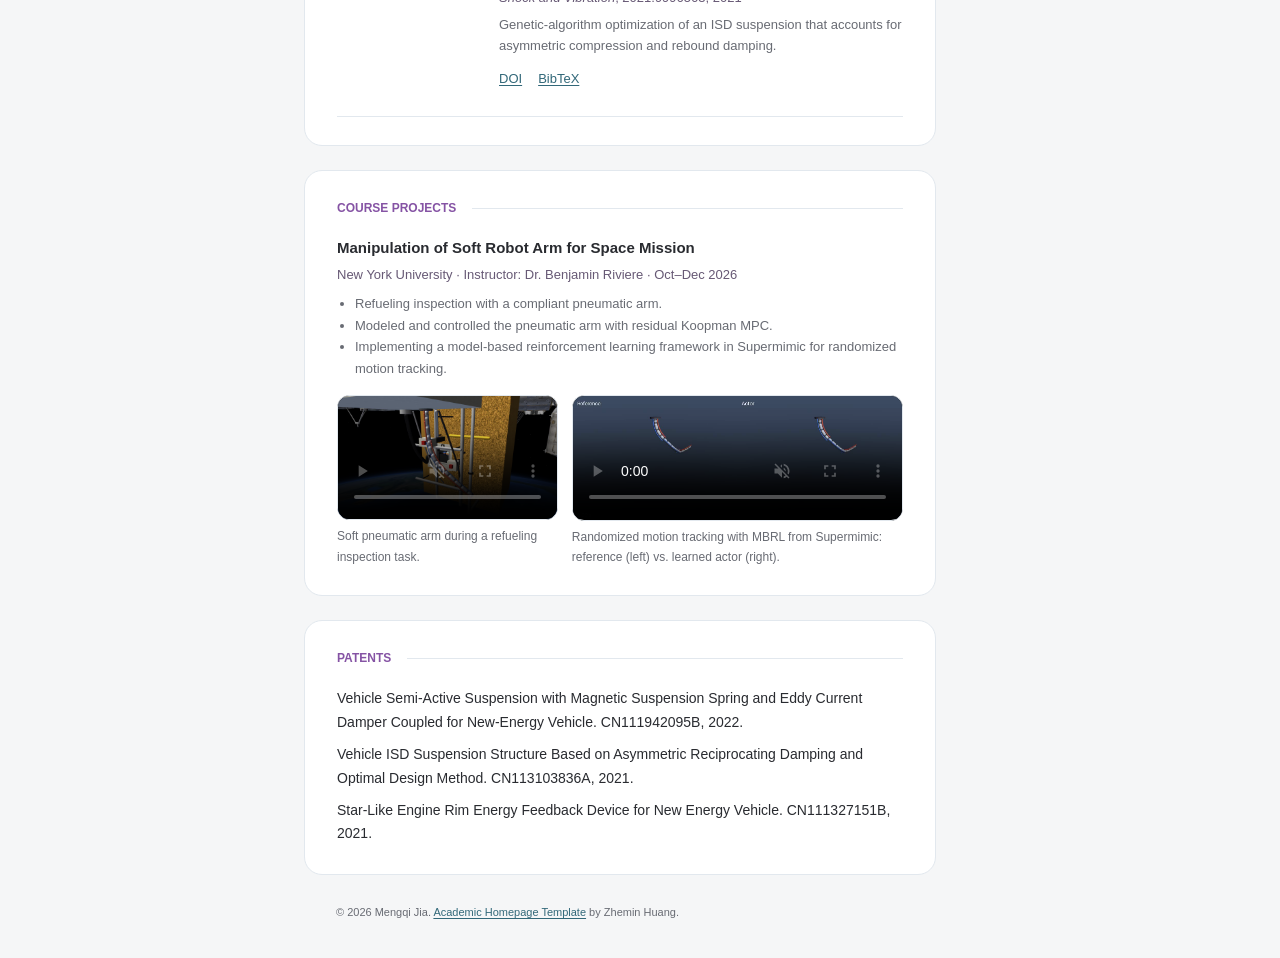
==== commit e8d10a14: "Add MBRL motion tracking video beside the soft arm overview Co-Authored-By: Claude Opus 5.5 <noreply" ====
--- a/index.html
+++ b/index.html
@@ -158,13 +158,22 @@
             <li>Modeled and controlled the pneumatic arm with residual Koopman MPC.</li>
             <li>Implementing a model-based reinforcement learning framework in Supermimic for randomized motion tracking.</li>
           </ul>
-          <figure class="project-media">
-            <video controls muted loop playsinline preload="metadata" poster="assets/images/soft-arm-poster.jpg" width="1280" height="720" aria-label="Simulation of the soft pneumatic arm performing a refueling inspection task">
-              <source src="assets/videos/soft-arm-overview.mp4" type="video/mp4">
-              <a href="assets/videos/soft-arm-overview.mp4">Download the simulation video</a>
-            </video>
-            <figcaption>Simulation of the soft pneumatic arm during a refueling inspection task.</figcaption>
-          </figure>
+          <div class="project-media-row">
+            <figure class="project-media" style="--ratio: 1.7778">
+              <video controls muted loop playsinline preload="metadata" poster="assets/images/soft-arm-poster.jpg" width="1280" height="720" aria-label="Simulation of the soft pneumatic arm performing a refueling inspection task">
+                <source src="assets/videos/soft-arm-overview.mp4" type="video/mp4">
+                <a href="assets/videos/soft-arm-overview.mp4">Download the simulation video</a>
+              </video>
+              <figcaption>Soft pneumatic arm during a refueling inspection task.</figcaption>
+            </figure>
+            <figure class="project-media" style="--ratio: 2.6667">
+              <video controls muted loop playsinline preload="metadata" poster="assets/images/soft-arm-mbrl-poster.jpg" width="1280" height="480" aria-label="Reference motion and learned actor side by side for randomized motion tracking with model-based reinforcement learning">
+                <source src="assets/videos/soft-arm-mbrl-tracking.mp4" type="video/mp4">
+                <a href="assets/videos/soft-arm-mbrl-tracking.mp4">Download the motion tracking video</a>
+              </video>
+              <figcaption>Randomized motion tracking with MBRL from Supermimic: reference (left) vs. learned actor (right).</figcaption>
+            </figure>
+          </div>
         </article>
       </section>
 
--- a/styles.css
+++ b/styles.css
@@ -293,8 +293,27 @@
   line-height: 1.65;
 }
 
+.project-media-row {
+  display: flex;
+  gap: 14px;
+  align-items: flex-start;
+  margin-top: 16px;
+}
+
 .project-media {
-  margin: 16px 0 0;
+  flex: var(--ratio, 1.7778) 1 0;
+  min-width: 0;
+  margin: 0;
+}
+
+@media (max-width: 599px) {
+  .project-media-row {
+    flex-direction: column;
+  }
+
+  .project-media {
+    width: 100%;
+  }
 }
 
 .project-media video {
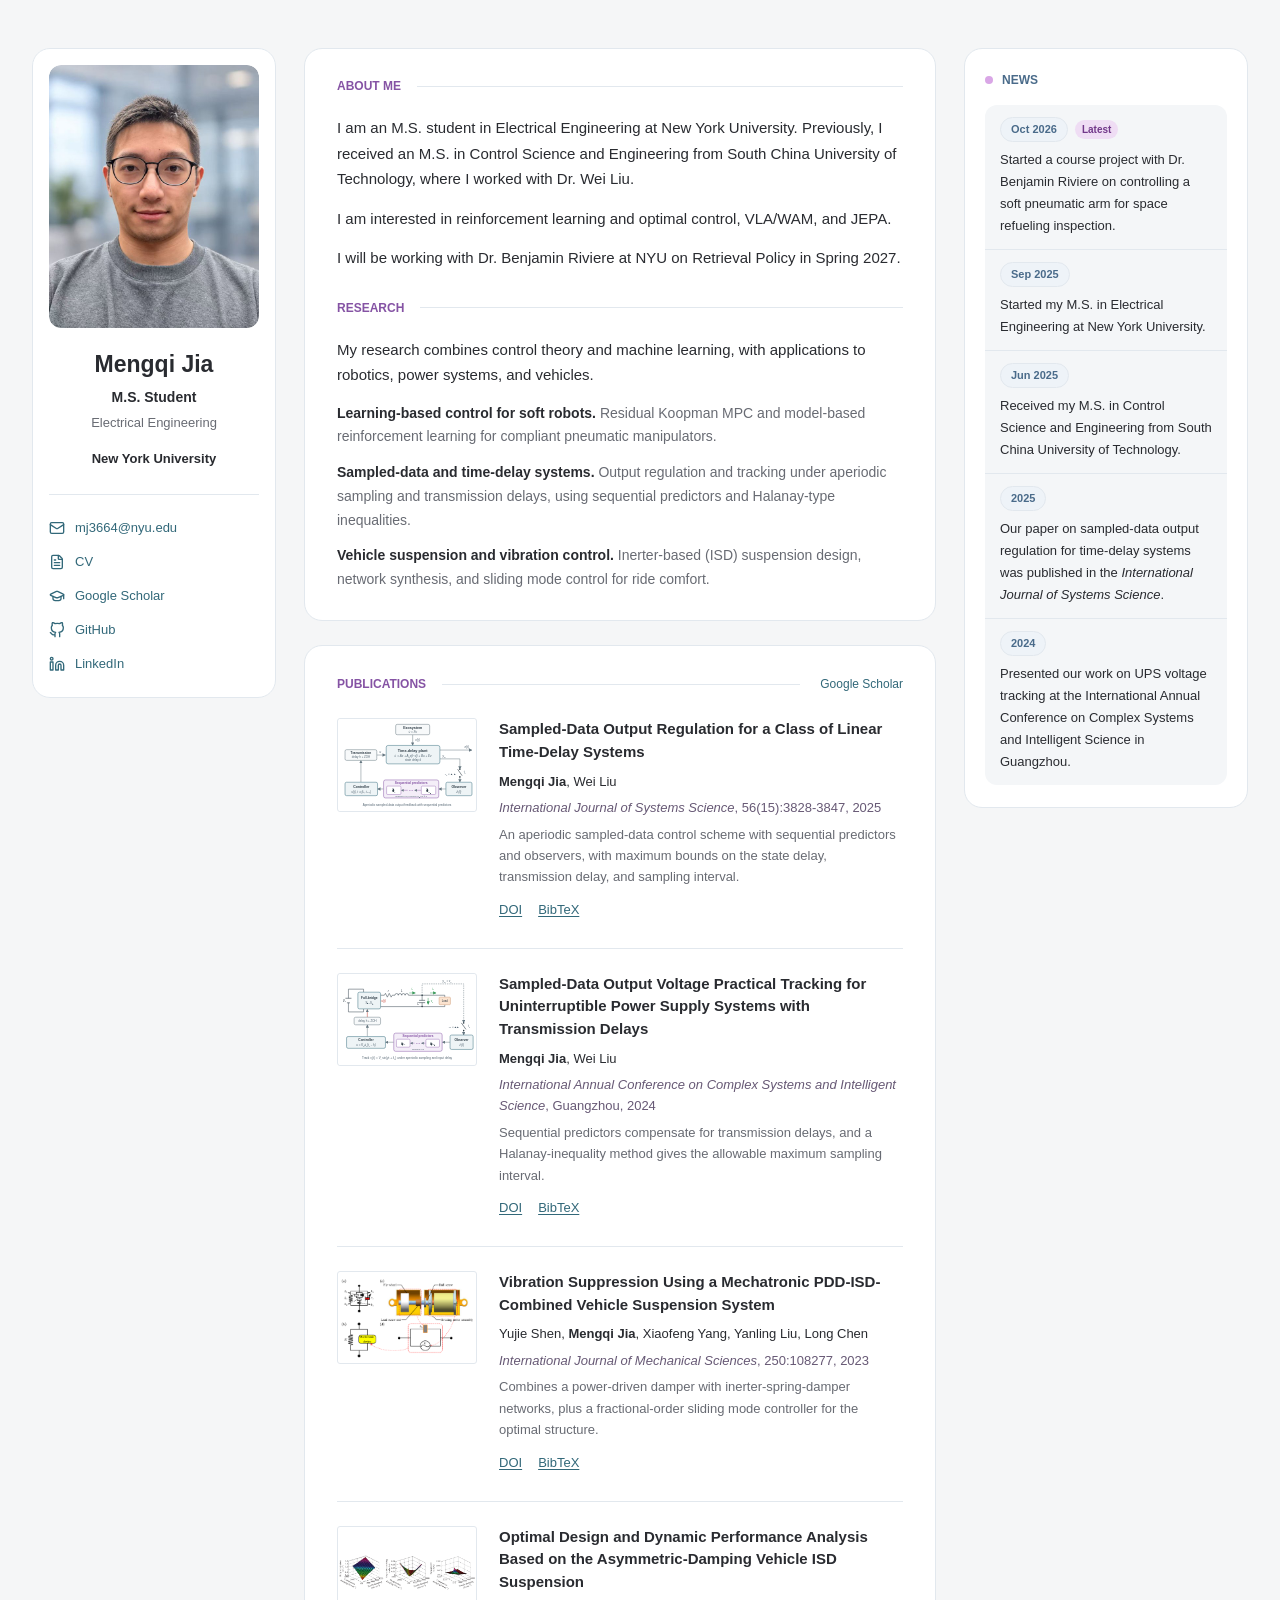
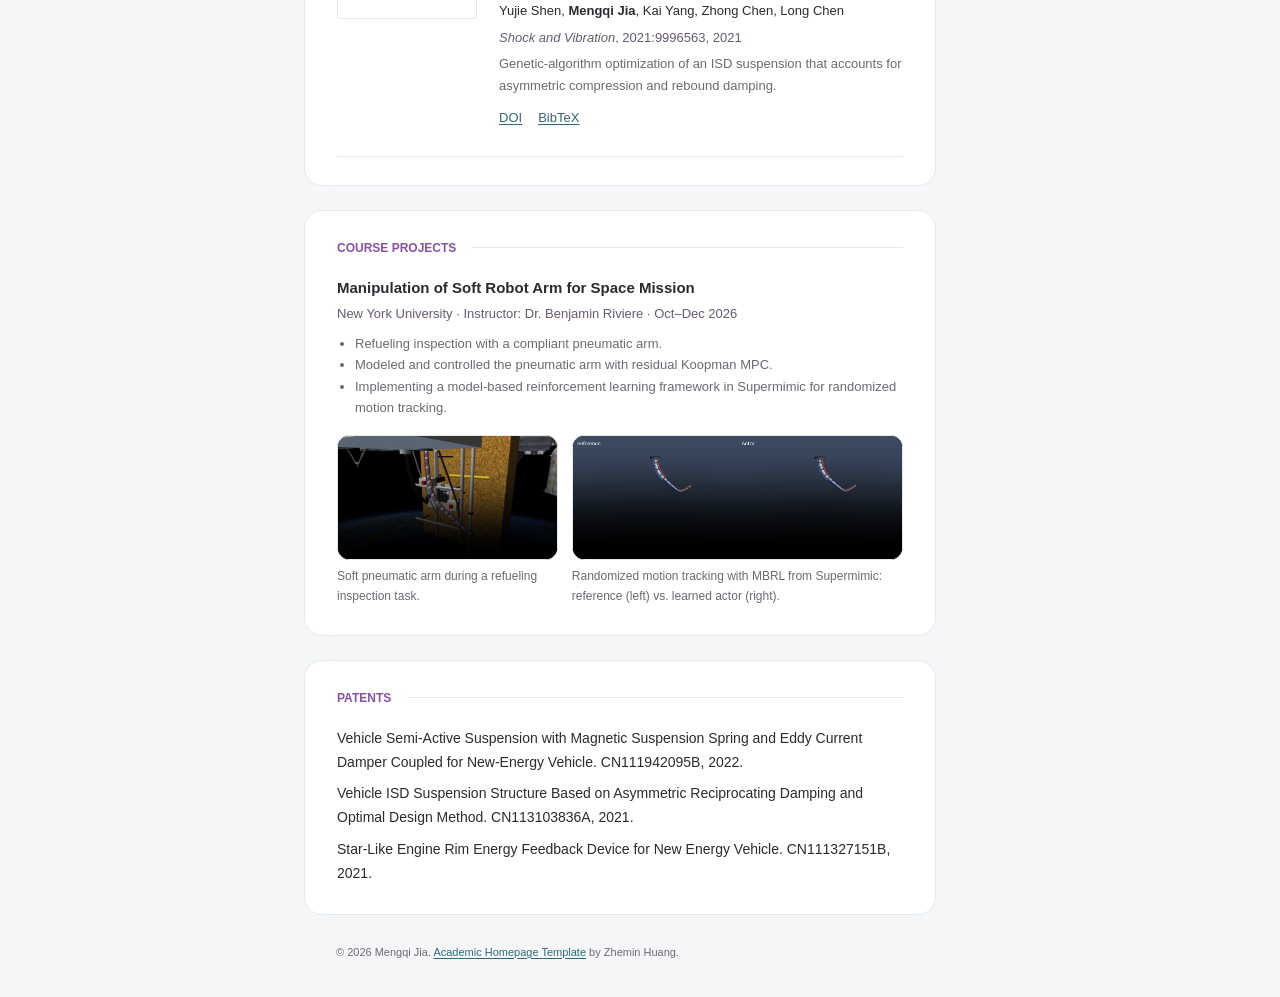
==== commit 09dcee95: "Add research interests to About Me Co-Authored-By: Claude Opus 5.5 <noreply@anthropic.com> Claude-Se" ====
--- a/index.html
+++ b/index.html
@@ -54,6 +54,7 @@
         <section class="section" id="about" aria-labelledby="about-title" tabindex="-1">
           <h2 id="about-title">About Me</h2>
           <p>I am an M.S. student in Electrical Engineering at New York University. Previously, I received an M.S. in Control Science and Engineering from South China University of Technology, where I worked with Dr. Wei Liu.</p>
+          <p>I am interested in reinforcement learning and optimal control, VLA/WAM, and JEPA.</p>
           <p>I will be working with Dr. Benjamin Riviere at NYU on Retrieval Policy in Spring 2027.</p>
         </section>
         <section class="section" id="research" aria-labelledby="research-title">
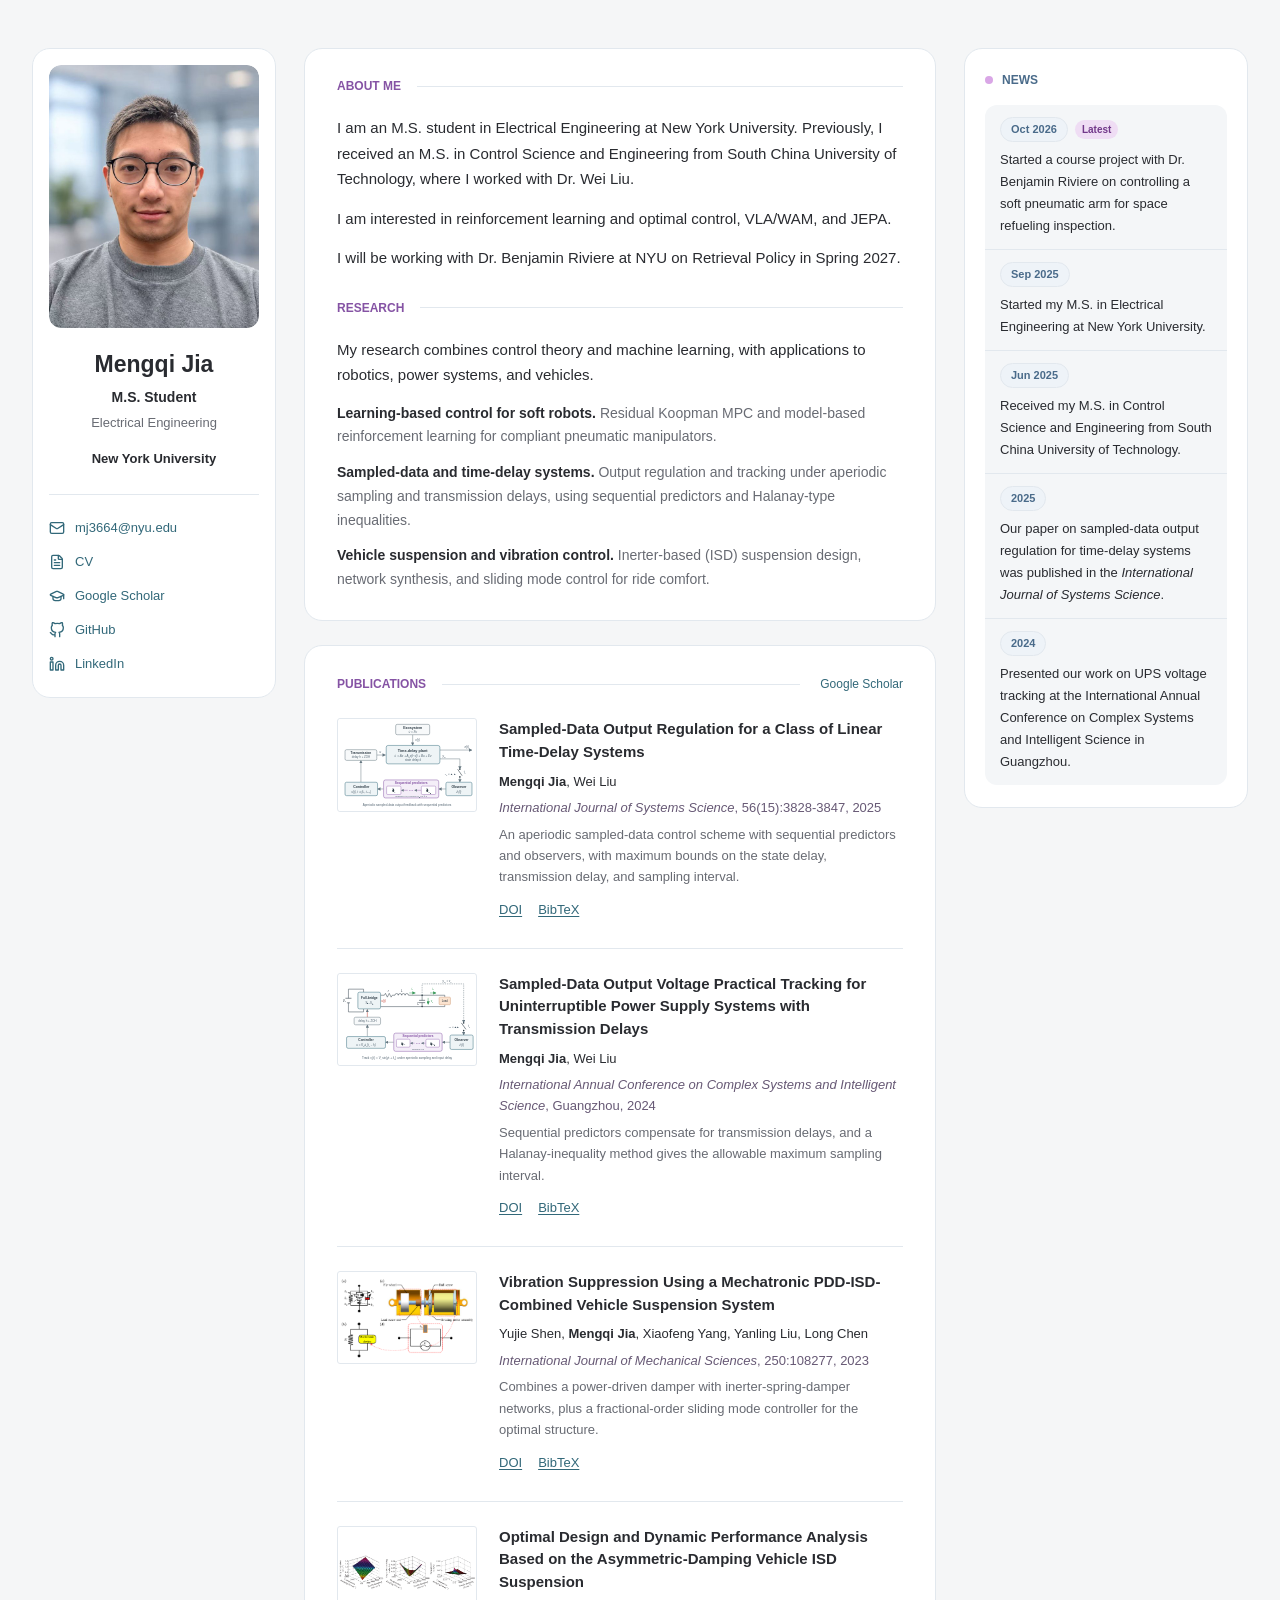
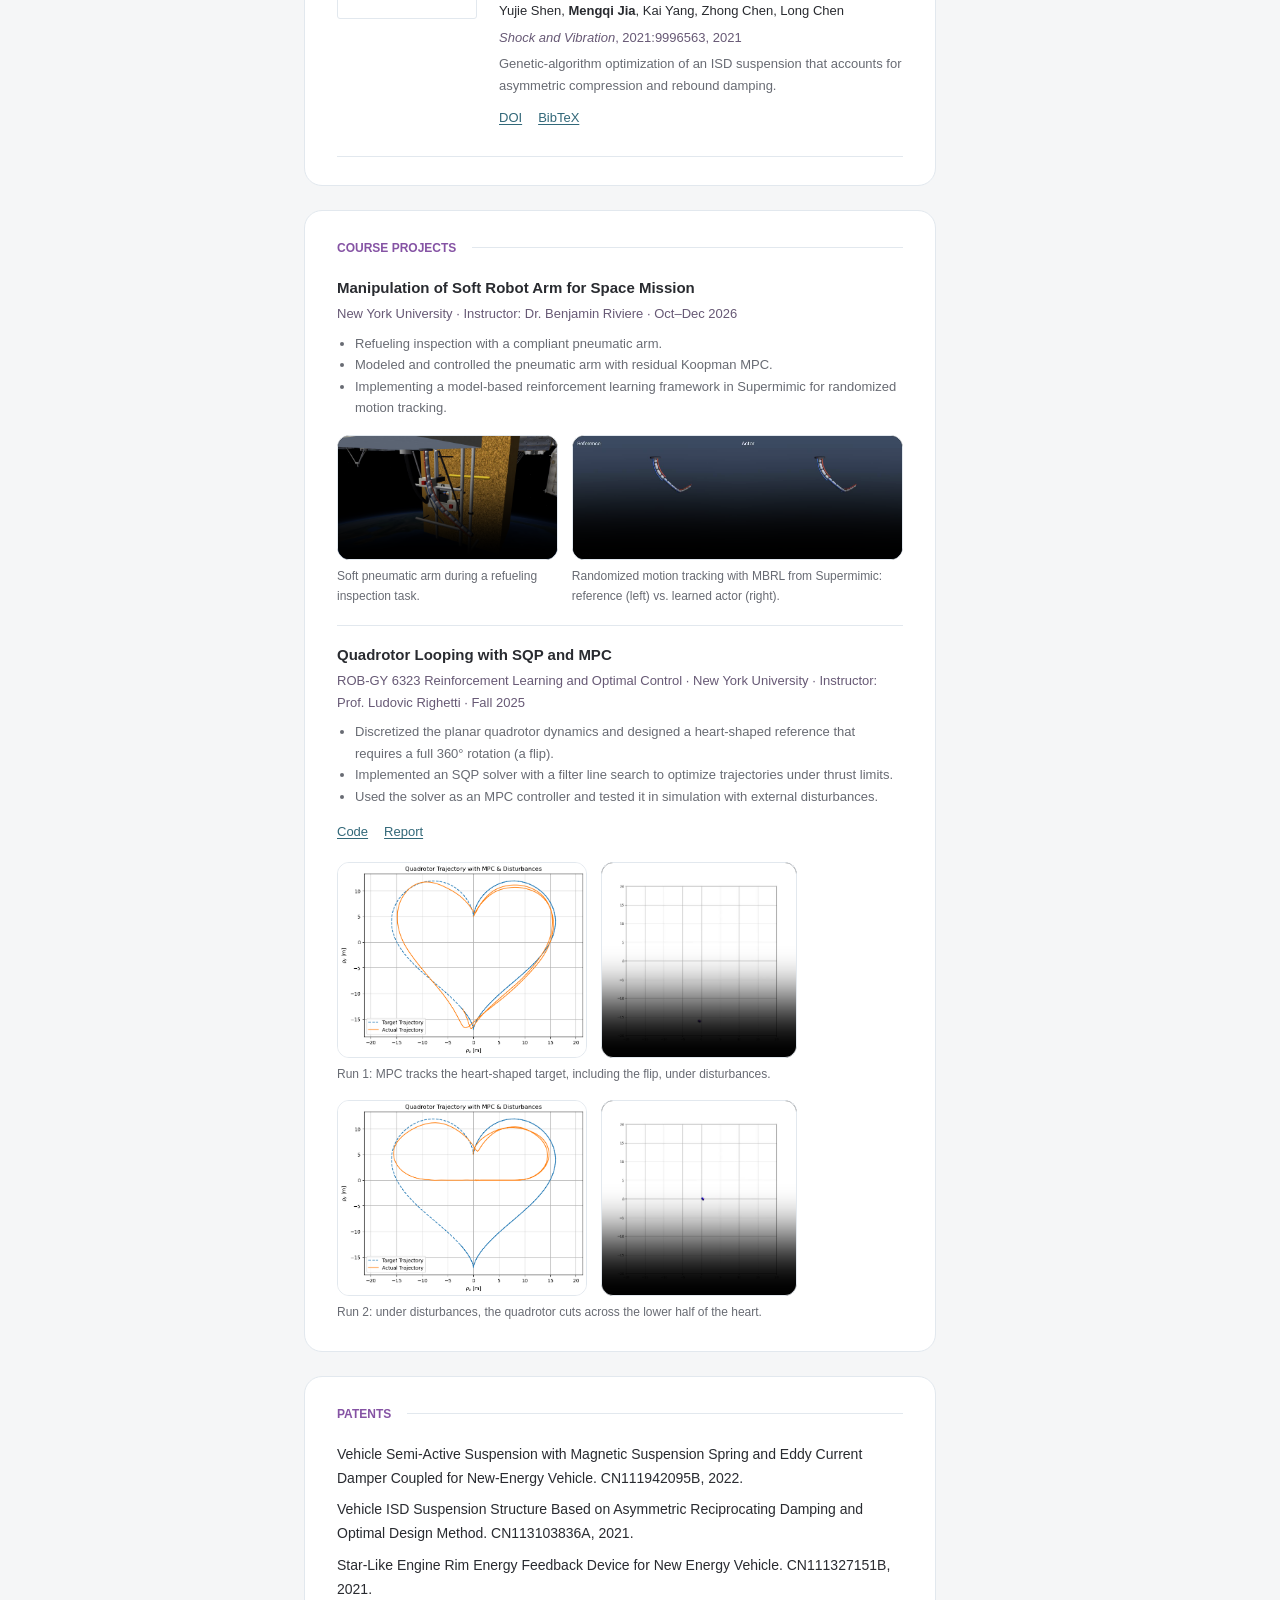
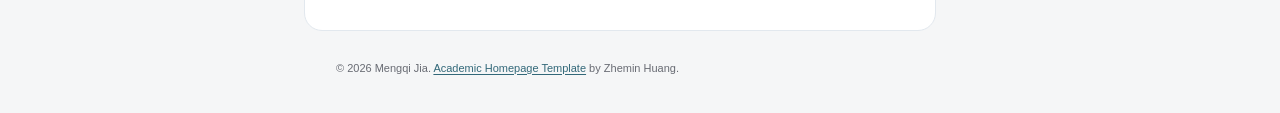
==== commit 0f49bec2: "Add ROB 6323 quadrotor SQP/MPC course project Co-Authored-By: Claude Opus 5.5 <noreply@anthropic.com" ====
--- a/index.html
+++ b/index.html
@@ -176,6 +176,40 @@
             </figure>
           </div>
         </article>
+        <article class="project">
+          <h3>Quadrotor Looping with SQP and MPC</h3>
+          <p class="project-meta">ROB-GY 6323 Reinforcement Learning and Optimal Control &middot; New York University &middot; Instructor: Prof. Ludovic Righetti &middot; <time datetime="2025">Fall 2025</time></p>
+          <ul class="project-list">
+            <li>Discretized the planar quadrotor dynamics and designed a heart-shaped reference that requires a full 360&deg; rotation (a flip).</li>
+            <li>Implemented an SQP solver with a filter line search to optimize trajectories under thrust limits.</li>
+            <li>Used the solver as an MPC controller and tested it in simulation with external disturbances.</li>
+          </ul>
+          <p class="publication-links"><a href="https://github.com/mj3664-web/ROB-6323-Reinforcement-learning-and-optimal-control-SQP-MPC">Code</a> <a href="https://github.com/mj3664-web/ROB-6323-Reinforcement-learning-and-optimal-control-SQP-MPC/blob/main/Project1_RL.pdf">Report</a></p>
+          <div class="project-media-row project-media-row--compact">
+            <figure class="project-media" style="--ratio: 1.2805">
+              <a href="assets/images/quadrotor-mpc-run1.png" title="View full-resolution plot"><img src="assets/images/quadrotor-mpc-run1.png" alt="Target heart-shaped trajectory and actual quadrotor trajectory under MPC with disturbances, closely tracked" width="703" height="549" loading="lazy"></a>
+            </figure>
+            <figure class="project-media" style="--ratio: 1">
+              <video controls muted loop playsinline preload="metadata" poster="assets/images/quadrotor-mpc-run1-poster.jpg" width="850" height="850" aria-label="Animation of the quadrotor for run 1">
+                <source src="assets/videos/quadrotor-mpc-run1.mp4" type="video/mp4">
+                <a href="assets/videos/quadrotor-mpc-run1.mp4">Download the animation</a>
+              </video>
+            </figure>
+          </div>
+          <p class="project-caption">Run 1: MPC tracks the heart-shaped target, including the flip, under disturbances.</p>
+          <div class="project-media-row project-media-row--compact">
+            <figure class="project-media" style="--ratio: 1.2805">
+              <a href="assets/images/quadrotor-mpc-run2.png" title="View full-resolution plot"><img src="assets/images/quadrotor-mpc-run2.png" alt="Target heart-shaped trajectory and actual quadrotor trajectory under MPC with disturbances, cutting across the lower half" width="703" height="549" loading="lazy"></a>
+            </figure>
+            <figure class="project-media" style="--ratio: 1">
+              <video controls muted loop playsinline preload="metadata" poster="assets/images/quadrotor-mpc-run2-poster.jpg" width="850" height="850" aria-label="Animation of the quadrotor for run 2">
+                <source src="assets/videos/quadrotor-mpc-run2.mp4" type="video/mp4">
+                <a href="assets/videos/quadrotor-mpc-run2.mp4">Download the animation</a>
+              </video>
+            </figure>
+          </div>
+          <p class="project-caption">Run 2: under disturbances, the quadrotor cuts across the lower half of the heart.</p>
+        </article>
       </section>
 
       <section class="section" id="patents" aria-labelledby="patents-title">
--- a/styles.css
+++ b/styles.css
@@ -311,6 +311,11 @@
     flex-direction: column;
   }
 
+  .project-media-row--compact {
+    flex-direction: row;
+    gap: 8px;
+  }
+
   .project-media {
     width: 100%;
   }
@@ -323,6 +328,33 @@
   border: 1px solid var(--line);
   border-radius: 12px;
   background: #000;
+}
+
+.project-media img {
+  display: block;
+  width: 100%;
+  height: auto;
+  border: 1px solid var(--line);
+  border-radius: 12px;
+  background: #fff;
+}
+
+.project-media-row--compact {
+  max-width: 460px;
+}
+
+.project-media-row + .project-media-row {
+  margin-top: 12px;
+}
+
+.project-caption {
+  margin: 6px 0 0;
+  color: var(--muted);
+  font-size: 12px;
+}
+
+.project .publication-links {
+  margin-top: 8px;
 }
 
 .project-media figcaption {
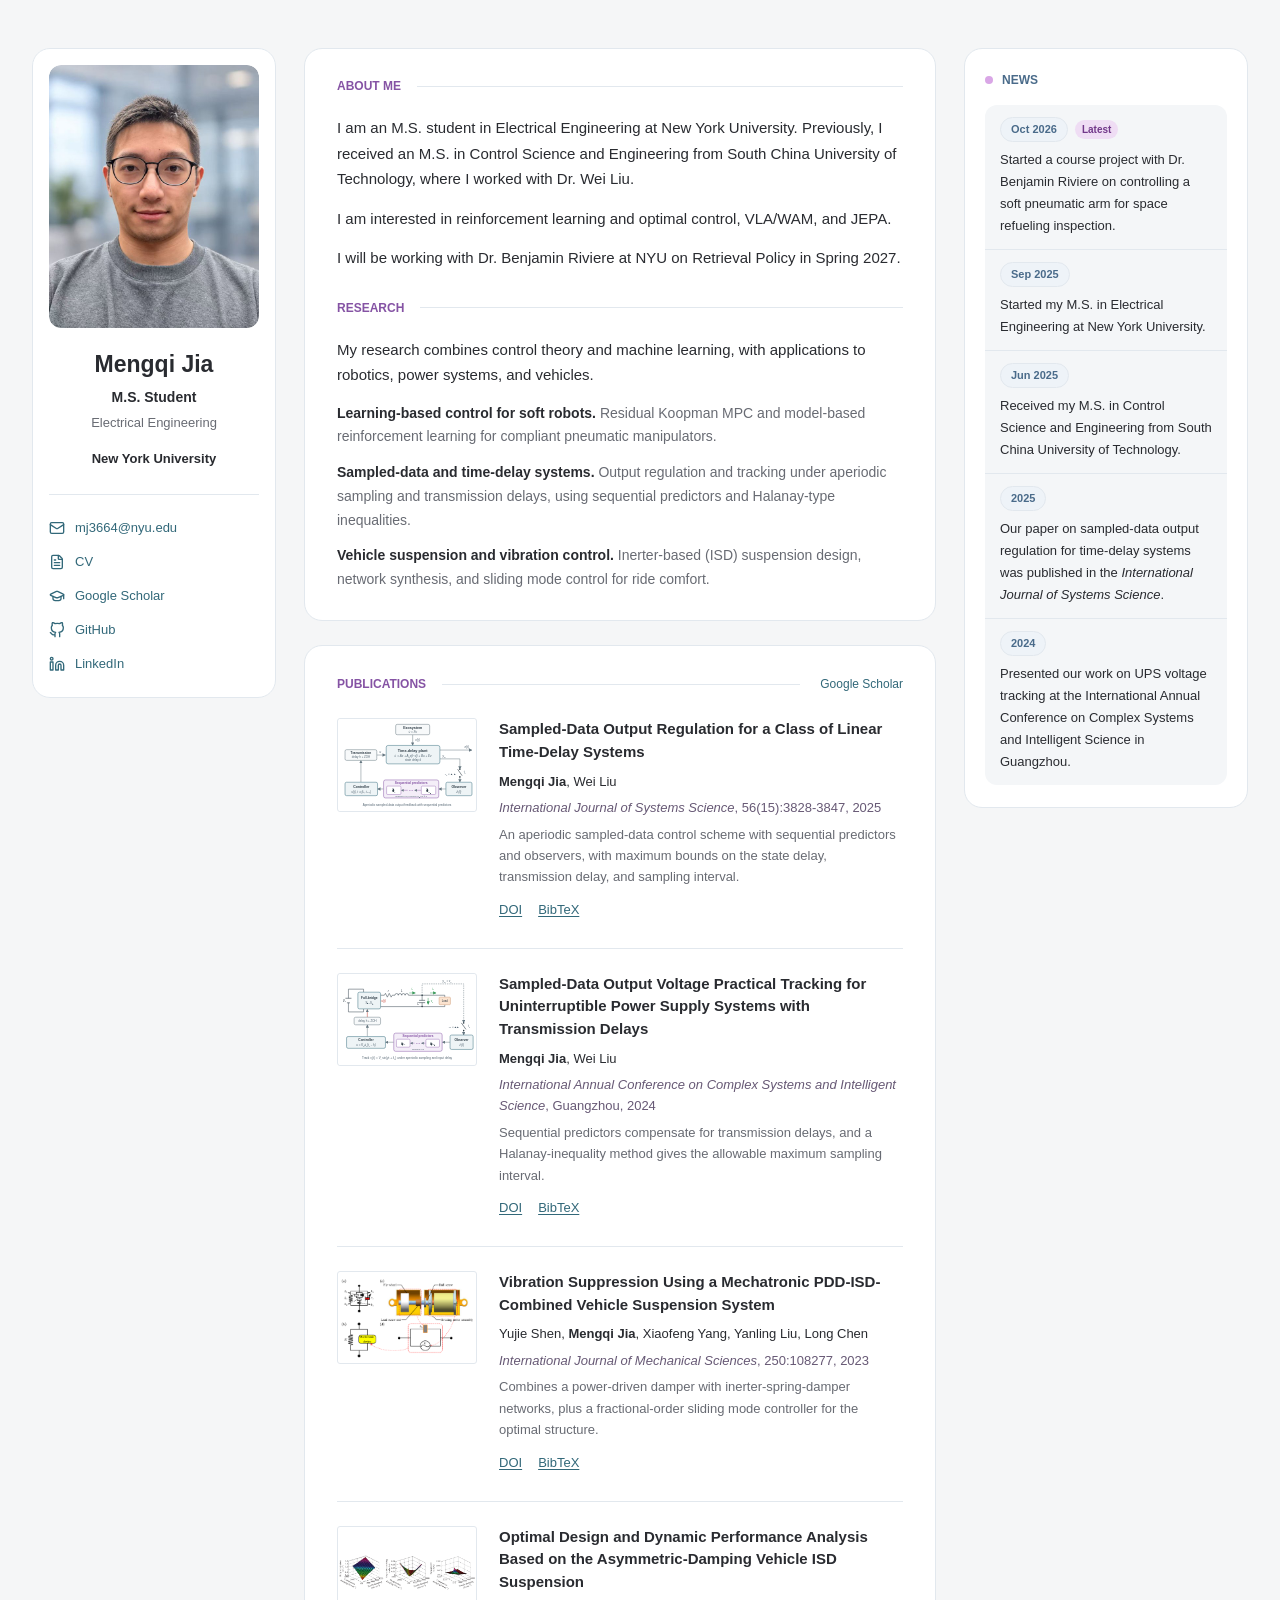
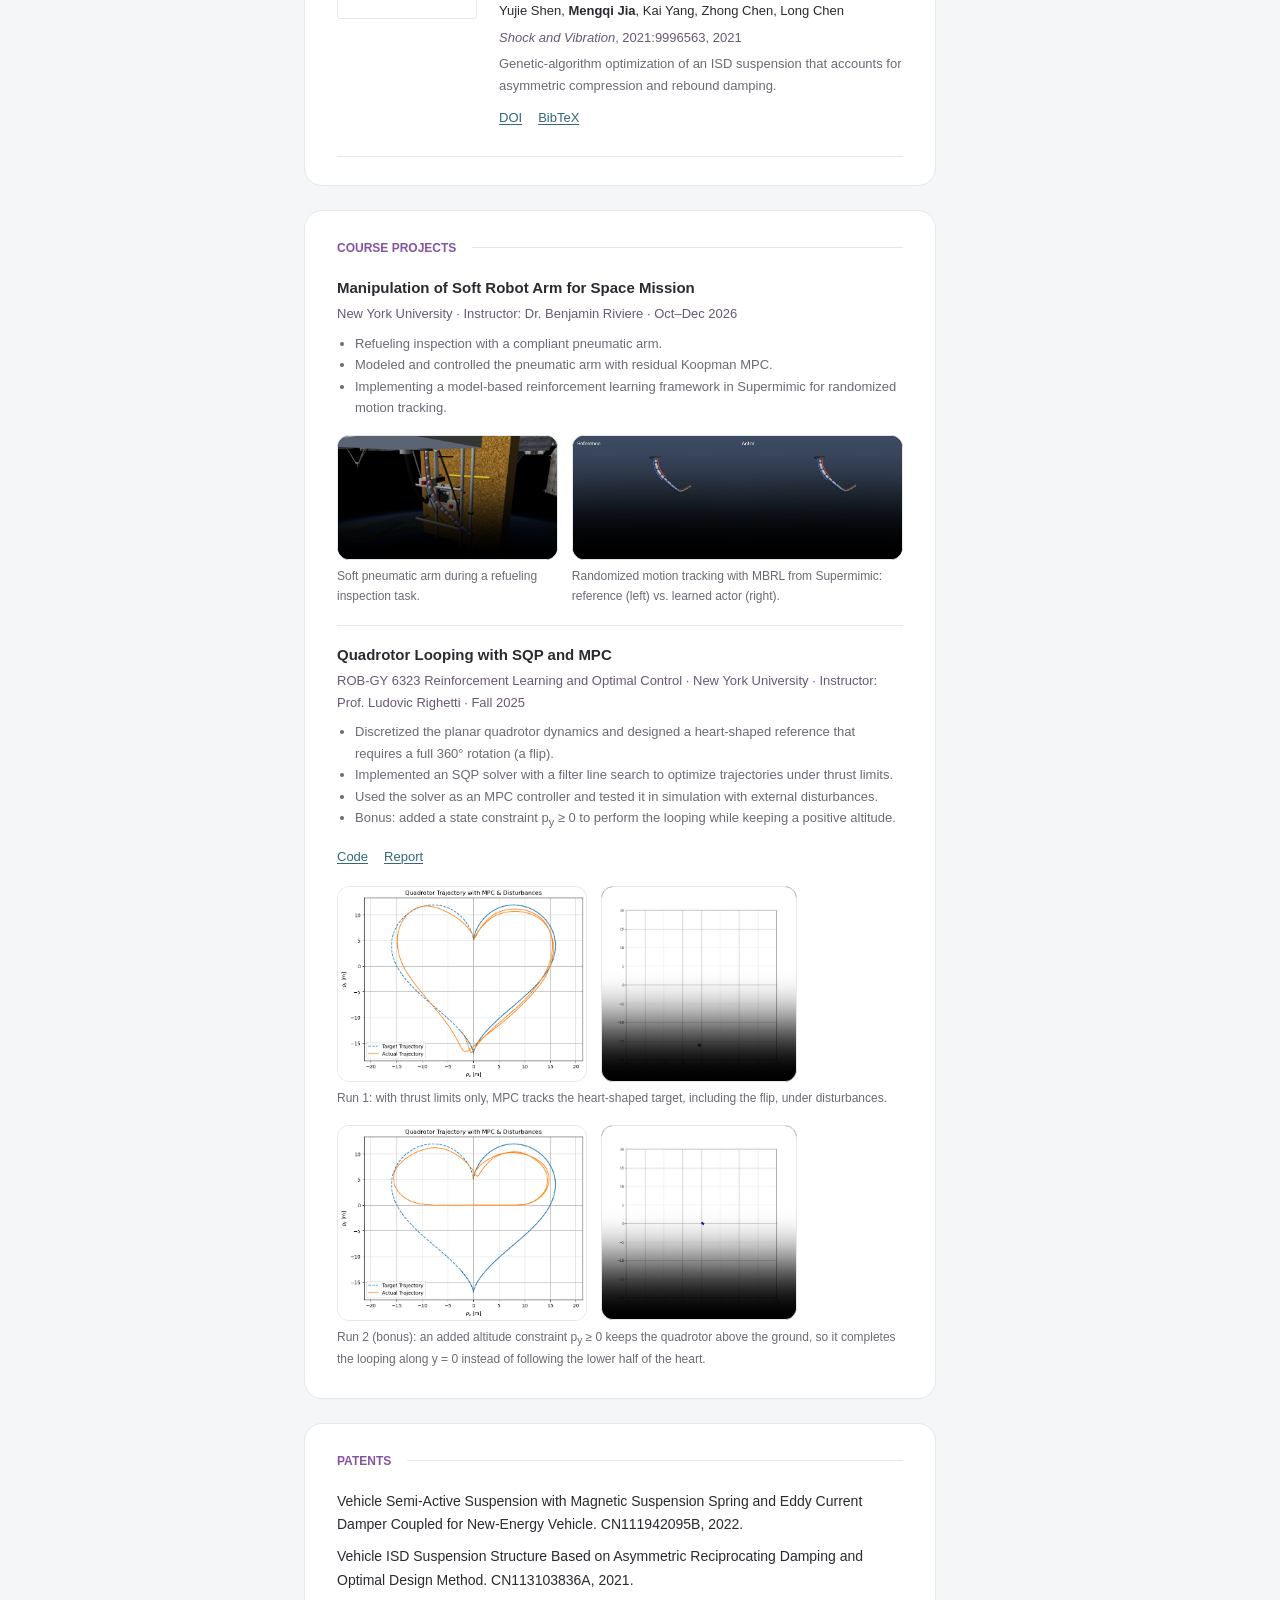
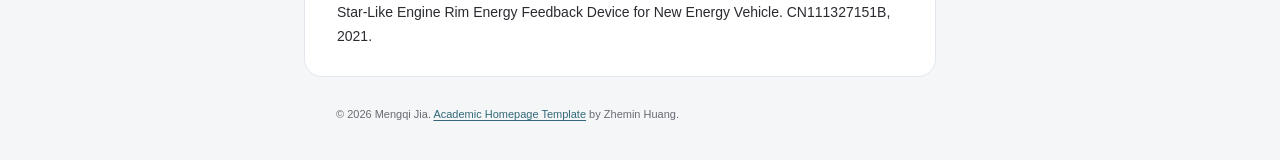
==== commit 6dba85ca: "Describe the altitude constraint in the quadrotor project's second run Co-Authored-By: Claude Opus 5" ====
--- a/index.html
+++ b/index.html
@@ -183,6 +183,7 @@
             <li>Discretized the planar quadrotor dynamics and designed a heart-shaped reference that requires a full 360&deg; rotation (a flip).</li>
             <li>Implemented an SQP solver with a filter line search to optimize trajectories under thrust limits.</li>
             <li>Used the solver as an MPC controller and tested it in simulation with external disturbances.</li>
+            <li>Bonus: added a state constraint p<sub>y</sub> &ge; 0 to perform the looping while keeping a positive altitude.</li>
           </ul>
           <p class="publication-links"><a href="https://github.com/mj3664-web/ROB-6323-Reinforcement-learning-and-optimal-control-SQP-MPC">Code</a> <a href="https://github.com/mj3664-web/ROB-6323-Reinforcement-learning-and-optimal-control-SQP-MPC/blob/main/Project1_RL.pdf">Report</a></p>
           <div class="project-media-row project-media-row--compact">
@@ -196,10 +197,10 @@
               </video>
             </figure>
           </div>
-          <p class="project-caption">Run 1: MPC tracks the heart-shaped target, including the flip, under disturbances.</p>
+          <p class="project-caption">Run 1: with thrust limits only, MPC tracks the heart-shaped target, including the flip, under disturbances.</p>
           <div class="project-media-row project-media-row--compact">
             <figure class="project-media" style="--ratio: 1.2805">
-              <a href="assets/images/quadrotor-mpc-run2.png" title="View full-resolution plot"><img src="assets/images/quadrotor-mpc-run2.png" alt="Target heart-shaped trajectory and actual quadrotor trajectory under MPC with disturbances, cutting across the lower half" width="703" height="549" loading="lazy"></a>
+              <a href="assets/images/quadrotor-mpc-run2.png" title="View full-resolution plot"><img src="assets/images/quadrotor-mpc-run2.png" alt="Target heart-shaped trajectory and actual quadrotor trajectory under MPC with disturbances and an altitude constraint keeping p_y at or above zero" width="703" height="549" loading="lazy"></a>
             </figure>
             <figure class="project-media" style="--ratio: 1">
               <video controls muted loop playsinline preload="metadata" poster="assets/images/quadrotor-mpc-run2-poster.jpg" width="850" height="850" aria-label="Animation of the quadrotor for run 2">
@@ -208,7 +209,7 @@
               </video>
             </figure>
           </div>
-          <p class="project-caption">Run 2: under disturbances, the quadrotor cuts across the lower half of the heart.</p>
+          <p class="project-caption">Run 2 (bonus): an added altitude constraint p<sub>y</sub> &ge; 0 keeps the quadrotor above the ground, so it completes the looping along y = 0 instead of following the lower half of the heart.</p>
         </article>
       </section>
 
